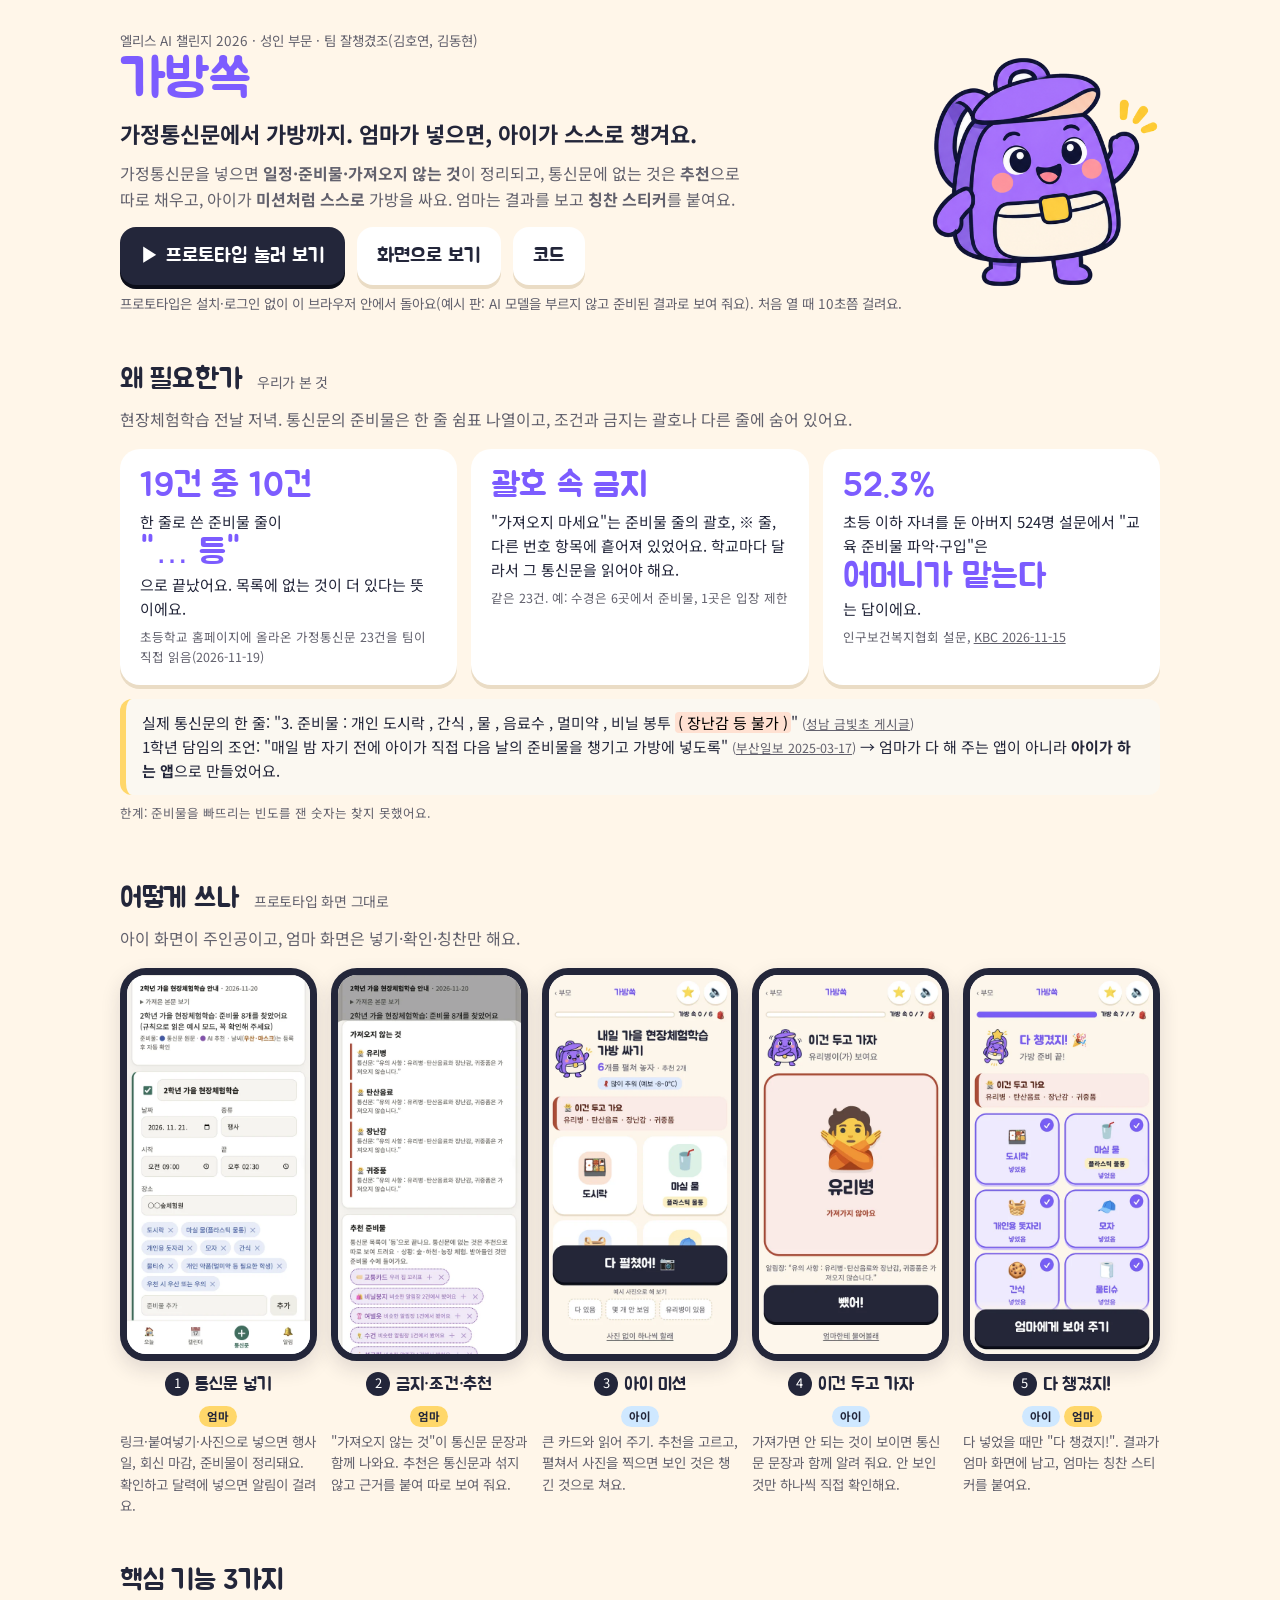
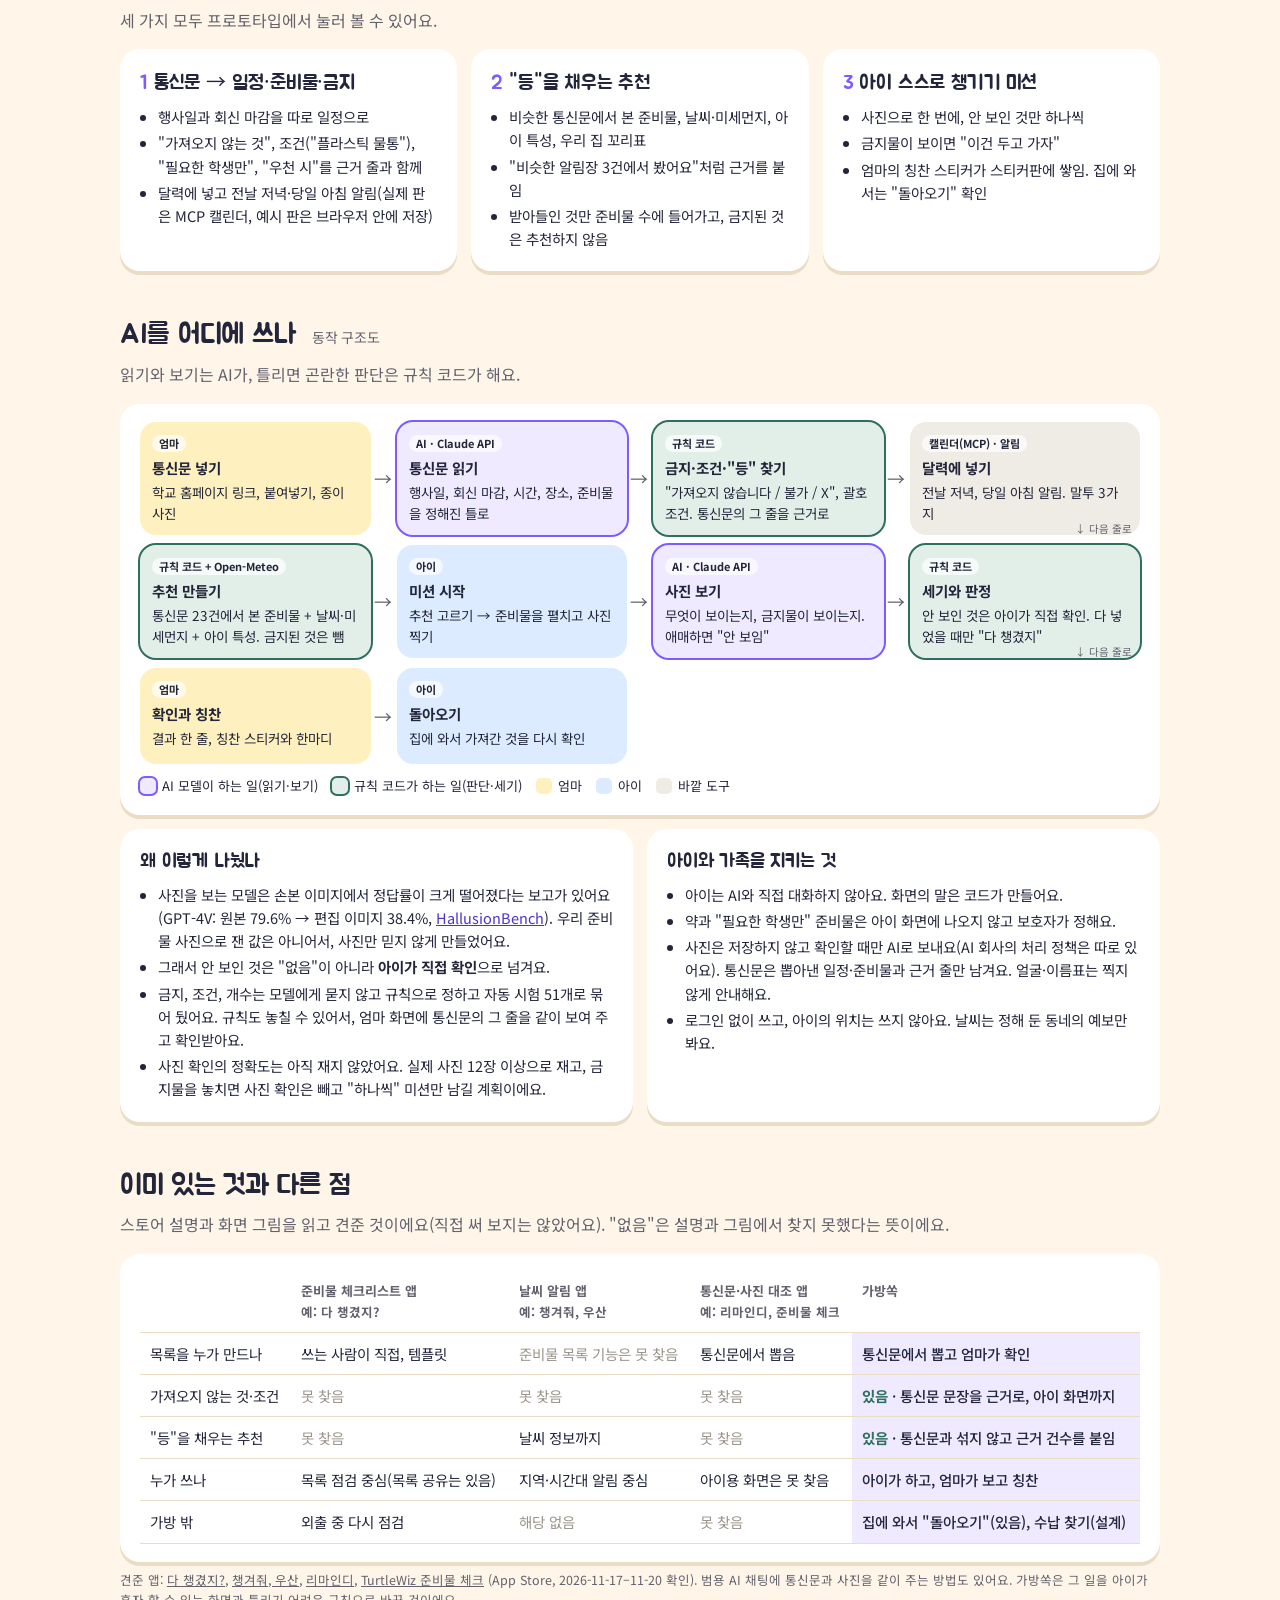
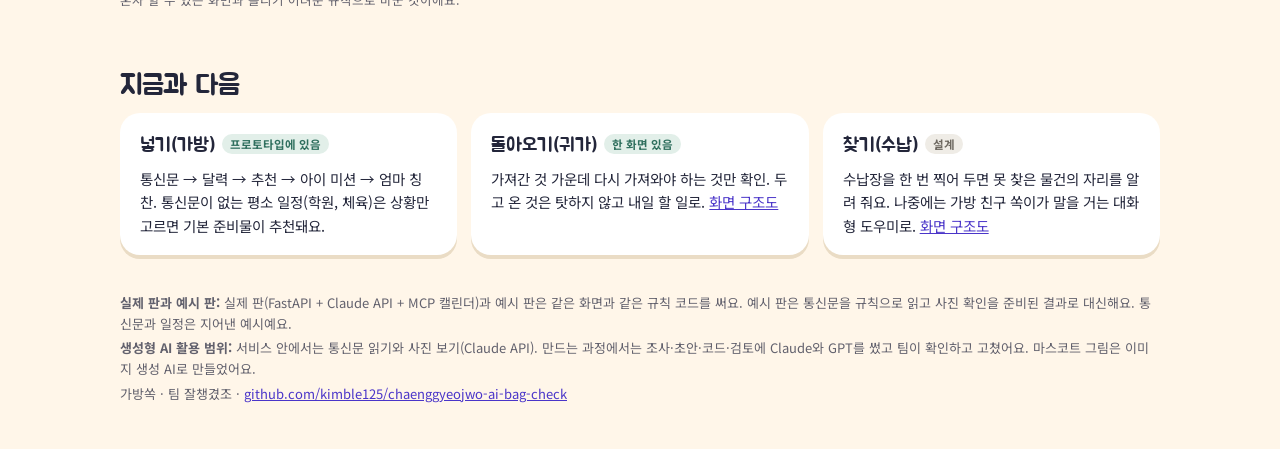
==== docs/index.html @ 0bc2dea2 "[Aside sO44oA34HRXaAfBm] 이번엔 빼기: 통신문에는 있지만 이번엔 안 가져가는 것을 금지와 따로 둠 - 기존 체크리스트 앱의 '챙김 / 이번엔 두고 감' 나눔에서" ====
<!doctype html>
<html lang="ko">
<head>
<meta charset="utf-8">
<meta name="viewport" content="width=device-width, initial-scale=1">
<meta name="theme-color" content="#fff6e9">
<title>가방쏙 · 가정통신문에서 가방까지 (한눈에 보기)</title>
<meta name="description" content="엄마가 가정통신문을 넣으면 일정·준비물·가져오지 않는 것이 정리되고, 아이가 미션처럼 스스로 가방을 싸요. 엘리스 AI 챌린지 2026, 팀 잘챙겼조.">
<link rel="preconnect" href="https://fonts.googleapis.com">
<link href="https://fonts.googleapis.com/css2?family=Jua&family=Noto+Sans+KR:wght@400;500;700&display=swap" rel="stylesheet">
<style>
  :root { --bg:#fff6e9; --paper:#fff; --ink:#23263a; --soft:#62616d; --edge:#eadcc5; --violet:#7c5cff; --violet-soft:#efeaff; --yellow:#ffd76a; --green:#2f6f5e; --green-soft:#e2efe9; --red:#b2483a; --red-soft:#f8e9e4; --blue-soft:#e3eeff; color-scheme: light; }
  * { box-sizing: border-box; }
  html { scroll-behavior: smooth; }
  body { margin: 0; background: var(--bg); color: var(--ink); font-family: "Noto Sans KR", system-ui, sans-serif; line-height: 1.6; }
  h1, h2, h3, .jua { font-family: "Jua", "Noto Sans KR", sans-serif; font-weight: 400; letter-spacing: -.01em; }
  a { color: #4a35c9; }
  .wrap { max-width: 1080px; margin: 0 auto; padding: 0 20px; }
  section { padding: 34px 0 8px; }
  h2 { font-size: 28px; margin: 0 0 4px; }
  h2 small { font-family: "Noto Sans KR", sans-serif; font-size: 14px; color: var(--soft); margin-left: 8px; }
  .lead { margin: 0 0 16px; color: var(--soft); }
  .card { background: var(--paper); border-radius: 20px; box-shadow: 0 4px 0 var(--edge); padding: 18px 20px; }
  .src { font-size: 12.5px; color: var(--soft); }
  .src a { color: inherit; }
  /* 머리 */
  .hero { display: grid; grid-template-columns: 1fr auto; gap: 18px; align-items: center; padding: 30px 0 10px; }
  .hero h1 { font-size: 54px; margin: 0; color: var(--violet); line-height: 1.05; }
  .hero .tag { font-size: 22px; margin: 8px 0 10px; font-weight: 700; }
  .hero p { margin: 0 0 14px; color: var(--soft); max-width: 620px; }
  .hero img { width: 230px; max-width: 34vw; }
  .btn { display: inline-block; text-decoration: none; background: var(--ink); color: #fff; border-radius: 16px; padding: 13px 20px; font-family: "Jua", sans-serif; font-size: 20px; box-shadow: 0 4px 0 #0c0e19; margin: 0 8px 8px 0; }
  .btn.soft { background: var(--paper); color: var(--ink); box-shadow: 0 4px 0 var(--edge); }
  .btn:active { transform: translateY(2px); }
  .meta { font-size: 13.5px; color: var(--soft); }
  /* 문제 */
  .facts { display: grid; grid-template-columns: repeat(3, 1fr); gap: 14px; }
  .fact b { display: block; font-family: "Jua", sans-serif; font-weight: 400; font-size: 34px; color: var(--violet); line-height: 1.15; }
  .fact p { margin: 4px 0 6px; font-size: 15px; }
  .quote { margin: 14px 0 0; background: #fbf8f1; border-left: 6px solid var(--yellow); border-radius: 12px; padding: 12px 16px; font-size: 15px; }
  .quote mark { background: #ffe1d2; border-radius: 4px; padding: 0 3px; }
  /* 흐름 */
  .flow { display: grid; grid-template-columns: repeat(5, 1fr); gap: 14px; }
  .step { text-align: center; }
  .step .ph { border: 7px solid var(--ink); border-radius: 26px; overflow: hidden; background: #fff; aspect-ratio: 390 / 780; box-shadow: 0 8px 20px rgba(35,38,58,.14); }
  .step .ph img { width: 100%; height: 100%; object-fit: cover; object-position: top; display: block; }
  .step h3 { margin: 10px 0 2px; font-size: 18px; }
  .step h3 i { font-style: normal; display: inline-grid; place-items: center; width: 24px; height: 24px; border-radius: 50%; background: var(--ink); color: #fff; font-family: "Noto Sans KR", sans-serif; font-size: 13px; margin-right: 6px; vertical-align: 2px; }
  .step p { margin: 0; font-size: 13.5px; color: var(--soft); text-align: left; }
  .who { display: inline-block; font-size: 11.5px; font-weight: 700; padding: 1px 8px; border-radius: 999px; background: var(--yellow); margin-bottom: 4px; }
  .who.kid { background: #cfe8ff; }
  /* 기능 */
  .feats { display: grid; grid-template-columns: repeat(3, 1fr); gap: 14px; }
  .feat h3 { margin: 0 0 6px; font-size: 20px; }
  .feat h3 i { font-style: normal; color: var(--violet); margin-right: 6px; }
  .feat ul, .cols ul { margin: 0; padding-left: 18px; font-size: 14.5px; }
  .feat li, .cols li { margin: 3px 0; }
  /* 구조도 */
  .map { display: grid; grid-template-columns: repeat(4, 1fr); gap: 10px 26px; position: relative; }
  .node { border-radius: 16px; padding: 10px 12px; font-size: 13.5px; position: relative; min-height: 96px; }
  .node b { display: block; font-size: 14.5px; margin-bottom: 2px; }
  .node .k { display: inline-block; font-size: 11px; font-weight: 700; border-radius: 999px; padding: 0 7px; margin-bottom: 4px; background: rgba(255,255,255,.7); }
  .node.human { background: #fff1bf; } .node.kidn { background: #dcebff; } .node.ai { background: var(--violet-soft); outline: 2px solid var(--violet); } .node.rule { background: var(--green-soft); outline: 2px solid var(--green); } .node.ext { background: #efece6; }
  .node::after { content: "→"; position: absolute; right: -21px; top: 50%; transform: translateY(-50%); font-size: 18px; color: var(--soft); }
  .node.end::after, .node:nth-child(4n)::after { content: ""; }
  .node:nth-child(4n):not(.end)::before { content: "↓ 다음 줄로"; position: absolute; right: 8px; bottom: -3px; font-size: 10.5px; color: var(--soft); }
  .legend { display: flex; flex-wrap: wrap; gap: 8px 14px; margin: 12px 0 0; font-size: 13px; }
  .legend span { display: inline-flex; align-items: center; gap: 6px; }
  .legend i { width: 16px; height: 16px; border-radius: 5px; display: inline-block; }
  .cols { display: grid; grid-template-columns: 1fr 1fr; gap: 14px; margin-top: 14px; }
  .cols h3 { margin: 0 0 6px; font-size: 19px; }
  /* 비교 */
  table { width: 100%; border-collapse: collapse; font-size: 14.5px; }
  th, td { text-align: left; padding: 9px 10px; border-bottom: 1px solid var(--edge); vertical-align: top; }
  th { font-size: 13px; color: var(--soft); font-weight: 700; }
  td.me { background: var(--violet-soft); font-weight: 500; }
  .yes { color: var(--green); font-weight: 700; } .no { color: #9a958b; }
  .road { display: grid; grid-template-columns: repeat(3, 1fr); gap: 14px; }
  .road .card b { font-family: "Jua", sans-serif; font-weight: 400; font-size: 19px; }
  .pill { display: inline-block; font-size: 11.5px; font-weight: 700; border-radius: 999px; padding: 1px 8px; background: var(--green-soft); color: var(--green); margin-left: 6px; vertical-align: 2px; }
  .pill.plan { background: #efece6; color: #6d6860; }
  footer { padding: 26px 0 40px; font-size: 13px; color: var(--soft); }
  footer p { margin: 4px 0; }
  @media (max-width: 900px) {
    .hero { grid-template-columns: 1fr; } .hero img { width: 150px; order: -1; } .hero h1 { font-size: 44px; }
    .facts, .feats, .road, .cols { grid-template-columns: 1fr; }
    .flow { grid-template-columns: repeat(5, 62vw); overflow-x: auto; padding-bottom: 10px; scroll-snap-type: x mandatory; } .step { scroll-snap-align: start; }
    .map { grid-template-columns: 1fr 1fr; } .node:nth-child(4n)::after { content: "→"; } .node:nth-child(2n)::after { content: ""; } .node:nth-child(4n):not(.end)::before { content: ""; }
    table { font-size: 13px; }
  }
</style>
</head>
<body>
<div class="wrap">

<header class="hero">
  <div>
    <div class="meta">엘리스 AI 챌린지 2026 · 성인 부문 · 팀 잘챙겼조(김호연, 김동현)</div>
    <h1>가방쏙</h1>
    <div class="tag">가정통신문에서 가방까지. 엄마가 넣으면, 아이가 스스로 챙겨요.</div>
    <p>가정통신문을 넣으면 <b>일정·준비물·가져오지 않는 것</b>이 정리되고, 통신문에 없는 것은 <b>추천</b>으로 따로 채우고, 아이가 <b>미션처럼 스스로</b> 가방을 싸요. 엄마는 결과를 보고 <b>칭찬 스티커</b>를 붙여요.</p>
    <a class="btn" href="demo/">▶ 프로토타입 눌러 보기</a>
    <a class="btn soft" href="#flow">화면으로 보기</a>
    <a class="btn soft" href="https://github.com/kimble125/chaenggyeojwo-ai-bag-check" target="_blank" rel="noopener">코드</a>
    <div class="meta">프로토타입은 설치·로그인 없이 이 브라우저 안에서 돌아요(예시 판: AI 모델을 부르지 않고 준비된 결과로 보여 줘요). 처음 열 때 10초쯤 걸려요.</div>
  </div>
  <img src="demo/app/mascot/ssok_hello.png" alt="가방쏙의 가방 친구 쏙이">
</header>

<section id="why">
  <h2>왜 필요한가 <small>우리가 본 것</small></h2>
  <p class="lead">현장체험학습 전날 저녁. 통신문의 준비물은 한 줄 쉼표 나열이고, 조건과 금지는 괄호나 다른 줄에 숨어 있어요.</p>
  <div class="facts">
    <div class="card fact"><b>19건 중 10건</b><p>한 줄로 쓴 준비물 줄이 <b>"… 등"</b>으로 끝났어요. 목록에 없는 것이 더 있다는 뜻이에요.</p><div class="src">초등학교 홈페이지에 올라온 가정통신문 23건을 팀이 직접 읽음(2026-11-19)</div></div>
    <div class="card fact"><b>괄호 속 금지</b><p>"가져오지 마세요"는 준비물 줄의 괄호, ※ 줄, 다른 번호 항목에 흩어져 있었어요. 학교마다 달라서 그 통신문을 읽어야 해요.</p><div class="src">같은 23건. 예: 수경은 6곳에서 준비물, 1곳은 입장 제한</div></div>
    <div class="card fact"><b>52.3%</b><p>초등 이하 자녀를 둔 아버지 524명 설문에서 "교육 준비물 파악·구입"은 <b>어머니가 맡는다</b>는 답이에요.</p><div class="src">인구보건복지협회 설문, <a href="https://news.ikbc.co.kr/%EC%82%AC%ED%9A%8C/article/view/kbc202611150050" target="_blank" rel="noopener">KBC 2026-11-15</a></div></div>
  </div>
  <div class="quote">실제 통신문의 한 줄: "3. 준비물 : 개인 도시락 , 간식 , 물 , 음료수 , 멀미약 , 비닐 봉투 <mark>( 장난감 등 불가 )</mark>" <span class="src">(<a href="https://www.goesn.kr/geumbit-e/na/ntt/selectNttInfo.do?mi=11070&nttSn=1926110" target="_blank" rel="noopener">성남 금빛초 게시글</a>)</span><br>
  1학년 담임의 조언: "매일 밤 자기 전에 아이가 직접 다음 날의 준비물을 챙기고 가방에 넣도록" <span class="src">(<a href="https://www.busan.com/view/busan/view.php?code=2025031717054216508" target="_blank" rel="noopener">부산일보 2025-03-17</a>)</span> → 엄마가 다 해 주는 앱이 아니라 <b>아이가 하는 앱</b>으로 만들었어요.</div>
  <p class="src" style="margin-top:8px">한계: 준비물을 빠뜨리는 빈도를 잰 숫자는 찾지 못했어요.</p>
</section>

<section id="flow">
  <h2>어떻게 쓰나 <small>프로토타입 화면 그대로</small></h2>
  <p class="lead">아이 화면이 주인공이고, 엄마 화면은 넣기·확인·칭찬만 해요.</p>
  <div class="flow">
    <div class="step"><div class="ph"><img src="assets/shots/1_notice.webp" alt="통신문을 넣으면 일정과 준비물이 정리된 화면" loading="lazy"></div><h3><i>1</i>통신문 넣기</h3><span class="who">엄마</span><p>링크·붙여넣기·사진으로 넣으면 행사일, 회신 마감, 준비물이 정리돼요. 확인하고 달력에 넣으면 알림이 걸려요.</p></div>
    <div class="step"><div class="ph"><img src="assets/shots/2_ban_recs.webp" alt="가져오지 않는 것과 추천 준비물 화면" loading="lazy"></div><h3><i>2</i>금지·조건·추천</h3><span class="who">엄마</span><p>"가져오지 않는 것"이 통신문 문장과 함께 나와요. 추천은 통신문과 섞지 않고 근거를 붙여 따로 보여 줘요.</p></div>
    <div class="step"><div class="ph"><img src="assets/shots/3_kid_lay.webp" alt="아이 화면: 준비물 카드를 펼쳐 놓는 화면" loading="lazy"></div><h3><i>3</i>아이 미션</h3><span class="who kid">아이</span><p>큰 카드와 읽어 주기. 추천을 고르고, 펼쳐서 사진을 찍으면 보인 것은 챙긴 것으로 쳐요.</p></div>
    <div class="step"><div class="ph"><img src="assets/shots/5_kid_warn.webp" alt="아이 화면: 유리병은 두고 가자는 알림" loading="lazy"></div><h3><i>4</i>이건 두고 가자</h3><span class="who kid">아이</span><p>가져가면 안 되는 것이 보이면 통신문 문장과 함께 알려 줘요. 안 보인 것만 하나씩 직접 확인해요.</p></div>
    <div class="step"><div class="ph"><img src="assets/shots/7_kid_done.webp" alt="아이 화면: 다 챙겼지" loading="lazy"></div><h3><i>5</i>다 챙겼지!</h3><span class="who kid">아이</span> <span class="who">엄마</span><p>다 넣었을 때만 "다 챙겼지!". 결과가 엄마 화면에 남고, 엄마는 칭찬 스티커를 붙여요.</p></div>
  </div>
</section>

<section id="features">
  <h2>핵심 기능 3가지</h2>
  <p class="lead">세 가지 모두 프로토타입에서 눌러 볼 수 있어요.</p>
  <div class="feats">
    <div class="card feat"><h3><i>1</i>통신문 → 일정·준비물·금지</h3><ul><li>행사일과 회신 마감을 따로 일정으로</li><li>"가져오지 않는 것", 조건("플라스틱 물통"), "필요한 학생만", "우천 시"를 근거 줄과 함께</li><li>달력에 넣고 전날 저녁·당일 아침 알림(실제 판은 MCP 캘린더, 예시 판은 브라우저 안에 저장)</li></ul></div>
    <div class="card feat"><h3><i>2</i>"등"을 채우는 추천</h3><ul><li>비슷한 통신문에서 본 준비물, 날씨·미세먼지, 아이 특성, 우리 집 꼬리표</li><li>"비슷한 알림장 3건에서 봤어요"처럼 근거를 붙임</li><li>받아들인 것만 준비물 수에 들어가고, 금지된 것은 추천하지 않음</li></ul></div>
    <div class="card feat"><h3><i>3</i>아이 스스로 챙기기 미션</h3><ul><li>사진으로 한 번에, 안 보인 것만 하나씩</li><li>금지물이 보이면 "이건 두고 가자"</li><li>엄마의 칭찬 스티커가 스티커판에 쌓임. 집에 와서는 "돌아오기" 확인</li></ul></div>
  </div>
</section>

<section id="ai">
  <h2>AI를 어디에 쓰나 <small>동작 구조도</small></h2>
  <p class="lead">읽기와 보기는 AI가, 틀리면 곤란한 판단은 규칙 코드가 해요.</p>
  <div class="card">
    <div class="map" id="map">
      <div class="node human"><span class="k">엄마</span><b>통신문 넣기</b>학교 홈페이지 링크, 붙여넣기, 종이 사진</div>
      <div class="node ai"><span class="k">AI · Claude API</span><b>통신문 읽기</b>행사일, 회신 마감, 시간, 장소, 준비물을 정해진 틀로</div>
      <div class="node rule"><span class="k">규칙 코드</span><b>금지·조건·"등" 찾기</b>"가져오지 않습니다 / 불가 / X", 괄호 조건. 통신문의 그 줄을 근거로</div>
      <div class="node ext"><span class="k">캘린더(MCP) · 알림</span><b>달력에 넣기</b>전날 저녁, 당일 아침 알림. 말투 3가지</div>
      <div class="node rule"><span class="k">규칙 코드 + Open-Meteo</span><b>추천 만들기</b>통신문 23건에서 본 준비물 + 날씨·미세먼지 + 아이 특성. 금지된 것은 뺌</div>
      <div class="node kidn"><span class="k">아이</span><b>미션 시작</b>추천 고르기 → 준비물을 펼치고 사진 찍기</div>
      <div class="node ai"><span class="k">AI · Claude API</span><b>사진 보기</b>무엇이 보이는지, 금지물이 보이는지. 애매하면 "안 보임"</div>
      <div class="node rule"><span class="k">규칙 코드</span><b>세기와 판정</b>안 보인 것은 아이가 직접 확인. 다 넣었을 때만 "다 챙겼지"</div>
      <div class="node human"><span class="k">엄마</span><b>확인과 칭찬</b>결과 한 줄, 칭찬 스티커와 한마디</div>
      <div class="node kidn end"><span class="k">아이</span><b>돌아오기</b>집에 와서 가져간 것을 다시 확인</div>
    </div>
    <div class="legend">
      <span><i style="background:var(--violet-soft);outline:2px solid var(--violet)"></i>AI 모델이 하는 일(읽기·보기)</span>
      <span><i style="background:var(--green-soft);outline:2px solid var(--green)"></i>규칙 코드가 하는 일(판단·세기)</span>
      <span><i style="background:#fff1bf"></i>엄마</span><span><i style="background:#dcebff"></i>아이</span><span><i style="background:#efece6"></i>바깥 도구</span>
    </div>
  </div>
  <div class="cols">
    <div class="card"><h3>왜 이렇게 나눴나</h3><ul>
      <li>사진을 보는 모델은 손본 이미지에서 정답률이 크게 떨어졌다는 보고가 있어요(GPT-4V: 원본 79.6% → 편집 이미지 38.4%, <a href="https://arxiv.org/abs/2310.14566" target="_blank" rel="noopener">HallusionBench</a>). 우리 준비물 사진으로 잰 값은 아니어서, 사진만 믿지 않게 만들었어요.</li>
      <li>그래서 안 보인 것은 "없음"이 아니라 <b>아이가 직접 확인</b>으로 넘겨요.</li>
      <li>금지, 조건, 개수는 모델에게 묻지 않고 규칙으로 정하고 자동 시험 51개로 묶어 뒀어요. 규칙도 놓칠 수 있어서, 엄마 화면에 통신문의 그 줄을 같이 보여 주고 확인받아요.</li>
      <li>사진 확인의 정확도는 아직 재지 않았어요. 실제 사진 12장 이상으로 재고, 금지물을 놓치면 사진 확인은 빼고 "하나씩" 미션만 남길 계획이에요.</li></ul></div>
    <div class="card"><h3>아이와 가족을 지키는 것</h3><ul>
      <li>아이는 AI와 직접 대화하지 않아요. 화면의 말은 코드가 만들어요.</li>
      <li>약과 "필요한 학생만" 준비물은 아이 화면에 나오지 않고 보호자가 정해요.</li>
      <li>사진은 저장하지 않고 확인할 때만 AI로 보내요(AI 회사의 처리 정책은 따로 있어요). 통신문은 뽑아낸 일정·준비물과 근거 줄만 남겨요. 얼굴·이름표는 찍지 않게 안내해요.</li>
      <li>로그인 없이 쓰고, 아이의 위치는 쓰지 않아요. 날씨는 정해 둔 동네의 예보만 봐요.</li></ul></div>
  </div>
</section>

<section id="diff">
  <h2>이미 있는 것과 다른 점</h2>
  <p class="lead">스토어 설명과 화면 그림을 읽고 견준 것이에요(직접 써 보지는 않았어요). "없음"은 설명과 그림에서 찾지 못했다는 뜻이에요.</p>
  <div class="card" style="overflow-x:auto">
    <table>
      <tr><th></th><th>준비물 체크리스트 앱<br><span class="src">예: 다 챙겼지?</span></th><th>날씨 알림 앱<br><span class="src">예: 챙겨줘, 우산</span></th><th>통신문·사진 대조 앱<br><span class="src">예: 리마인디, 준비물 체크</span></th><th>가방쏙</th></tr>
      <tr><td>목록을 누가 만드나</td><td>쓰는 사람이 직접, 템플릿</td><td class="no">준비물 목록 기능은 못 찾음</td><td>통신문에서 뽑음</td><td class="me">통신문에서 뽑고 엄마가 확인</td></tr>
      <tr><td>가져오지 않는 것·조건</td><td class="no">못 찾음</td><td class="no">못 찾음</td><td class="no">못 찾음</td><td class="me"><span class="yes">있음</span> · 통신문 문장을 근거로, 아이 화면까지</td></tr>
      <tr><td>"등"을 채우는 추천</td><td class="no">못 찾음</td><td>날씨 정보까지</td><td class="no">못 찾음</td><td class="me"><span class="yes">있음</span> · 통신문과 섞지 않고 근거 건수를 붙임</td></tr>
      <tr><td>누가 쓰나</td><td>목록 점검 중심(목록 공유는 있음)</td><td>지역·시간대 알림 중심</td><td>아이용 화면은 못 찾음</td><td class="me">아이가 하고, 엄마가 보고 칭찬</td></tr>
      <tr><td>가방 밖</td><td>외출 중 다시 점검</td><td class="no">해당 없음</td><td class="no">못 찾음</td><td class="me">집에 와서 "돌아오기"(있음), 수납 찾기(설계)</td></tr>
    </table>
  </div>
  <p class="src" style="margin-top:8px">견준 앱: <a href="https://apps.apple.com/kr/app/id6759158687" target="_blank" rel="noopener">다 챙겼지?</a>, <a href="https://apps.apple.com/kr/app/id6747306772" target="_blank" rel="noopener">챙겨줘, 우산</a>, <a href="https://apps.apple.com/kr/app/id6803818418" target="_blank" rel="noopener">리마인디</a>, <a href="https://apps.apple.com/kr/app/id6811309237" target="_blank" rel="noopener">TurtleWiz 준비물 체크</a> (App Store, 2026-11-17–11-20 확인). 범용 AI 채팅에 통신문과 사진을 같이 주는 방법도 있어요. 가방쏙은 그 일을 아이가 혼자 할 수 있는 화면과 틀리기 어려운 규칙으로 바꾼 것이에요.</p>
</section>

<section id="road">
  <h2>지금과 다음</h2>
  <div class="road">
    <div class="card"><b>넣기(가방)</b><span class="pill">프로토타입에 있음</span><p style="margin:6px 0 0;font-size:14.5px">통신문 → 달력 → 추천 → 아이 미션 → 엄마 칭찬. 통신문이 없는 평소 일정(학원, 체육)은 상황만 고르면 기본 준비물이 추천돼요.</p></div>
    <div class="card"><b>돌아오기(귀가)</b><span class="pill">한 화면 있음</span><p style="margin:6px 0 0;font-size:14.5px">가져간 것 가운데 다시 가져와야 하는 것만 확인. 두고 온 것은 탓하지 않고 내일 할 일로. <a href="demo/app/design/uiux.html">화면 구조도</a></p></div>
    <div class="card"><b>찾기(수납)</b><span class="pill plan">설계</span><p style="margin:6px 0 0;font-size:14.5px">수납장을 한 번 찍어 두면 못 찾은 물건의 자리를 알려 줘요. 나중에는 가방 친구 쏙이가 말을 거는 대화형 도우미로. <a href="demo/app/design/uiux.html">화면 구조도</a></p></div>
  </div>
</section>

<footer>
  <p><b>실제 판과 예시 판:</b> 실제 판(FastAPI + Claude API + MCP 캘린더)과 예시 판은 같은 화면과 같은 규칙 코드를 써요. 예시 판은 통신문을 규칙으로 읽고 사진 확인을 준비된 결과로 대신해요. 통신문과 일정은 지어낸 예시예요.</p>
  <p><b>생성형 AI 활용 범위:</b> 서비스 안에서는 통신문 읽기와 사진 보기(Claude API). 만드는 과정에서는 조사·초안·코드·검토에 Claude와 GPT를 썼고 팀이 확인하고 고쳤어요. 마스코트 그림은 이미지 생성 AI로 만들었어요.</p>
  <p>가방쏙 · 팀 잘챙겼조 · <a href="https://github.com/kimble125/chaenggyeojwo-ai-bag-check" target="_blank" rel="noopener">github.com/kimble125/chaenggyeojwo-ai-bag-check</a></p>
</footer>

</div>
</body>
</html>
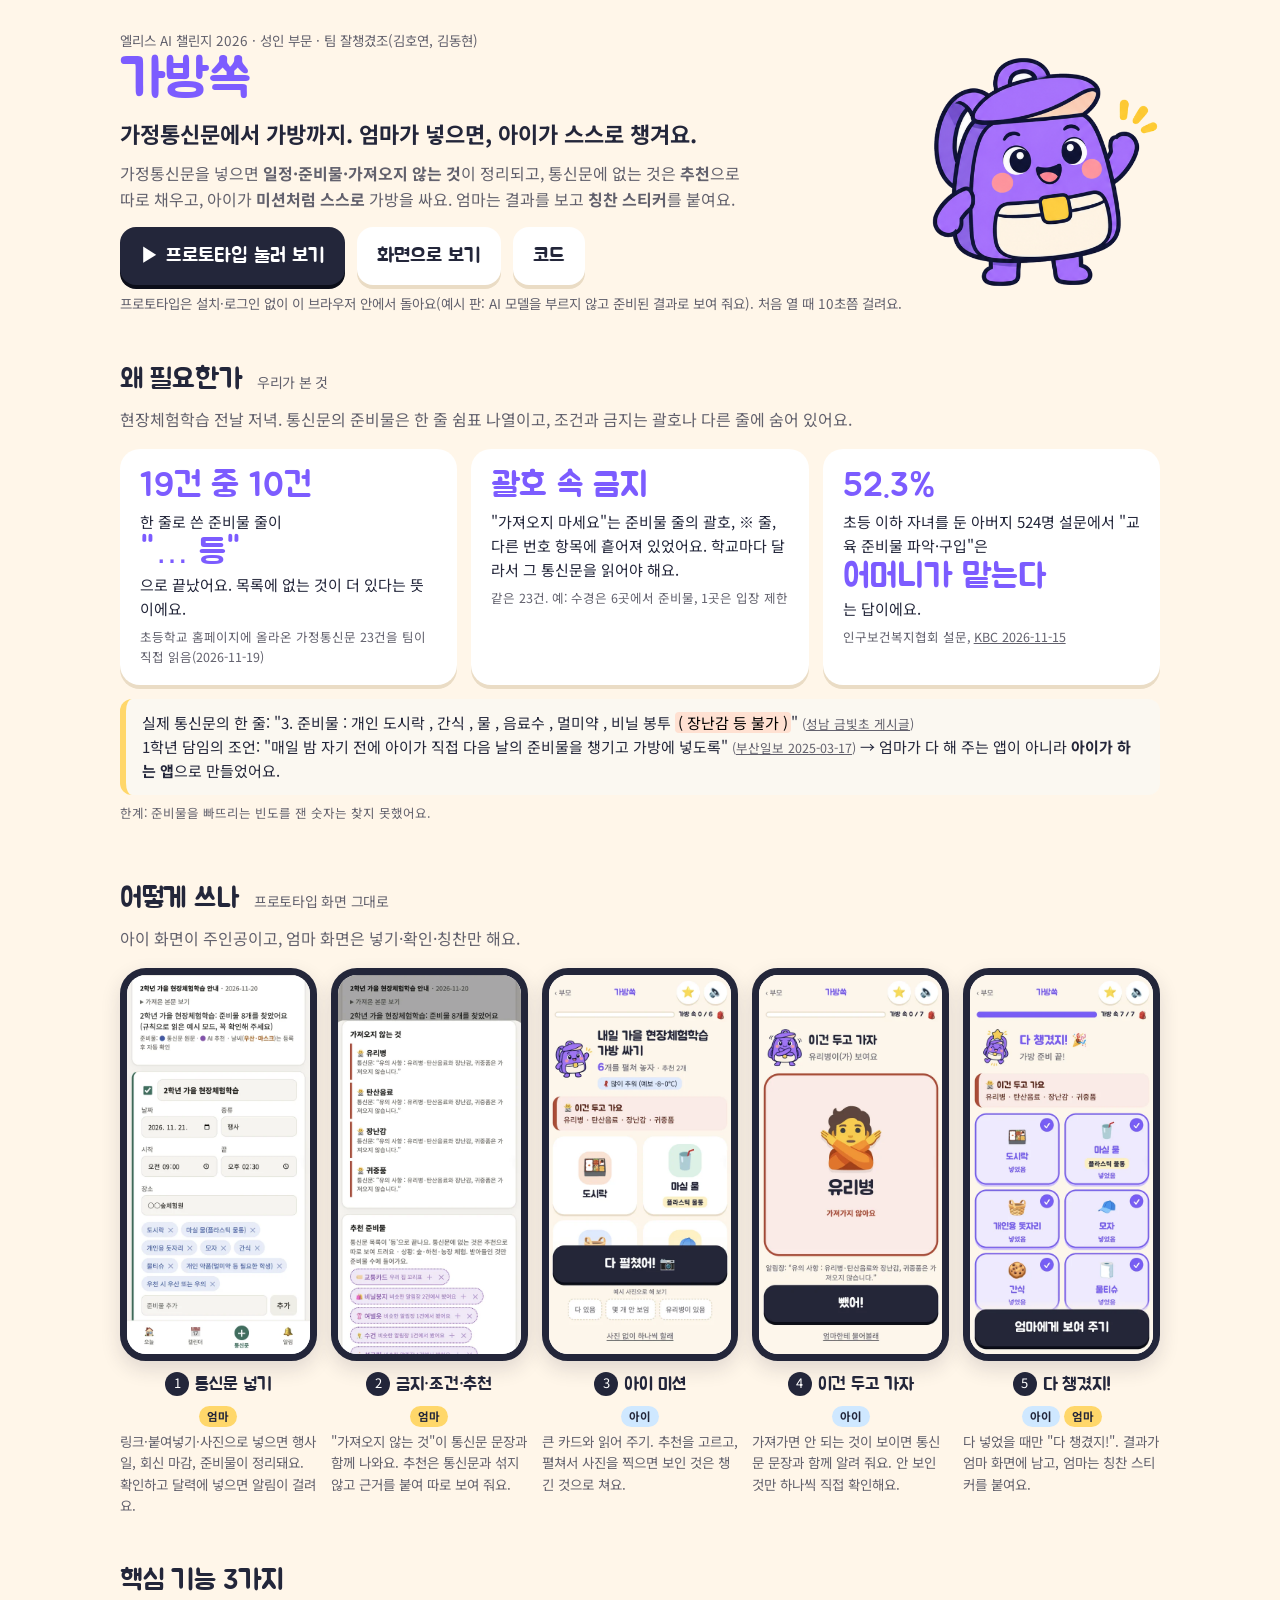
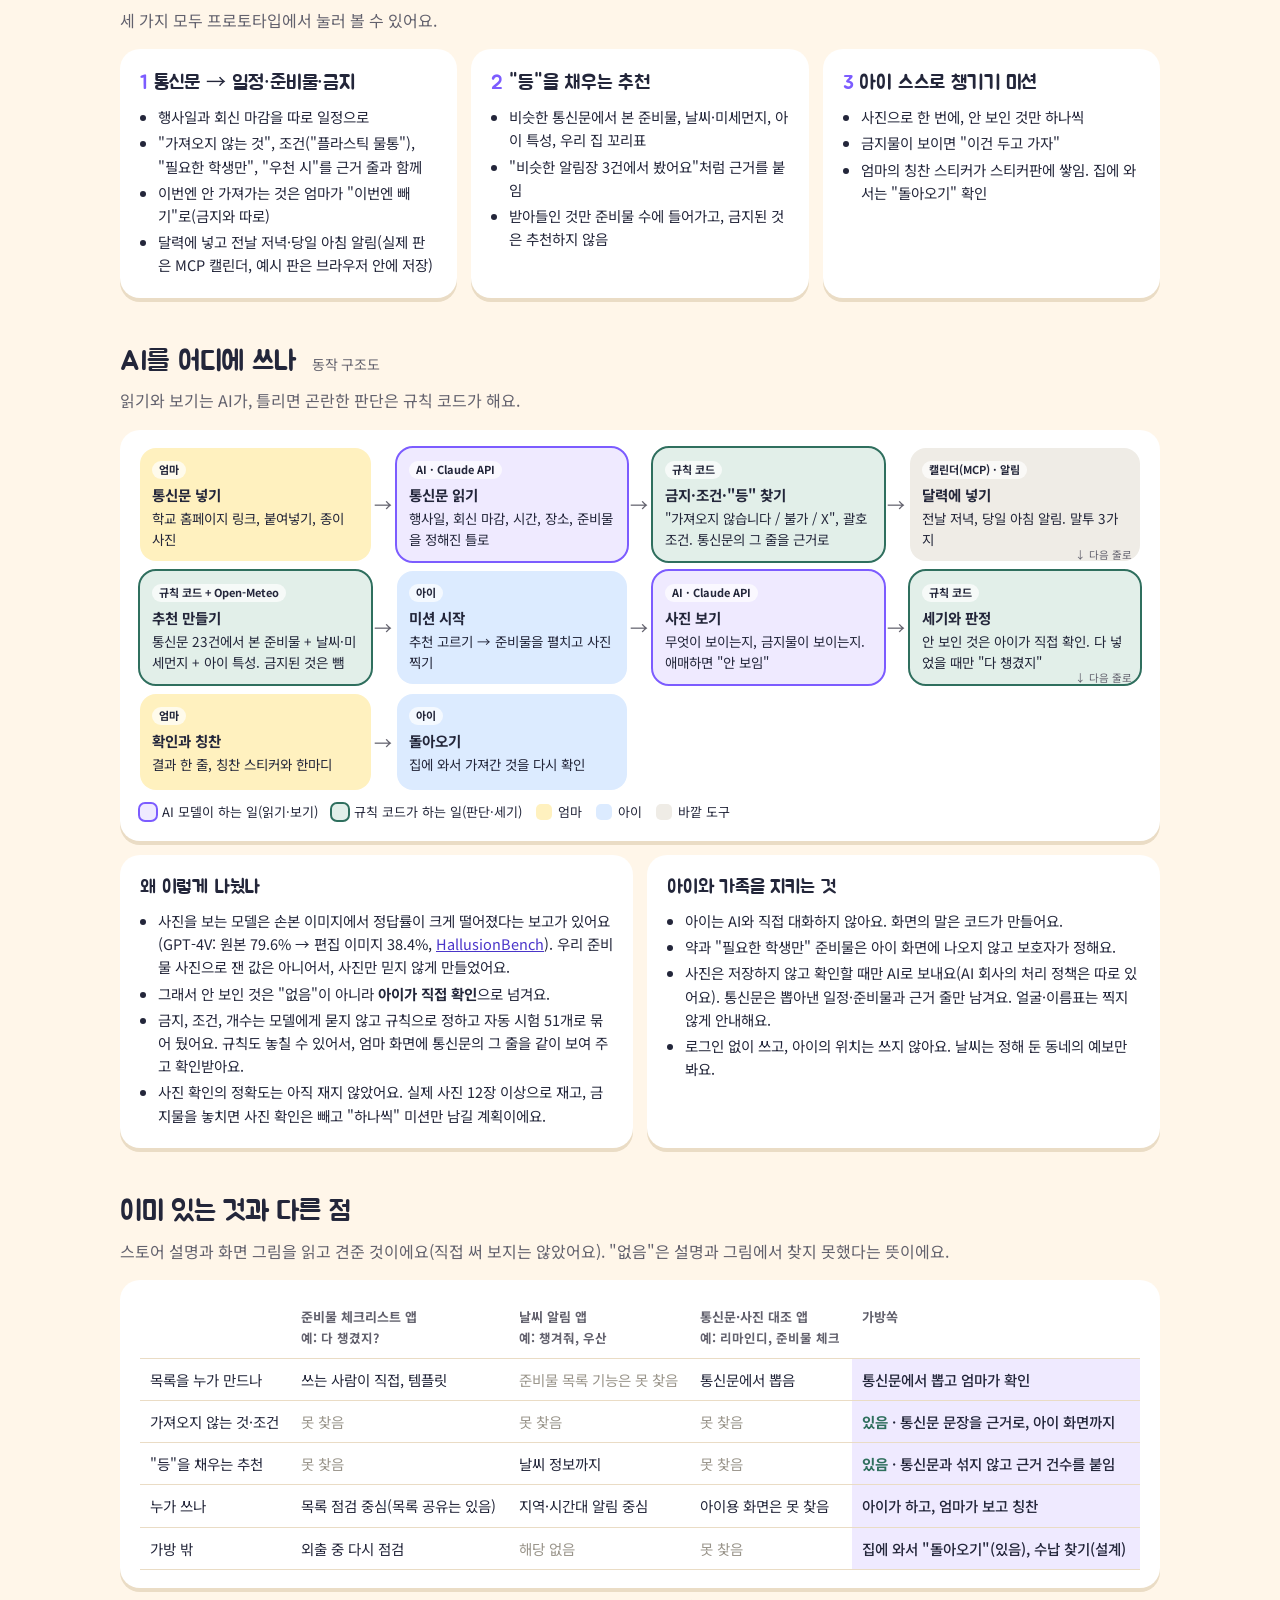
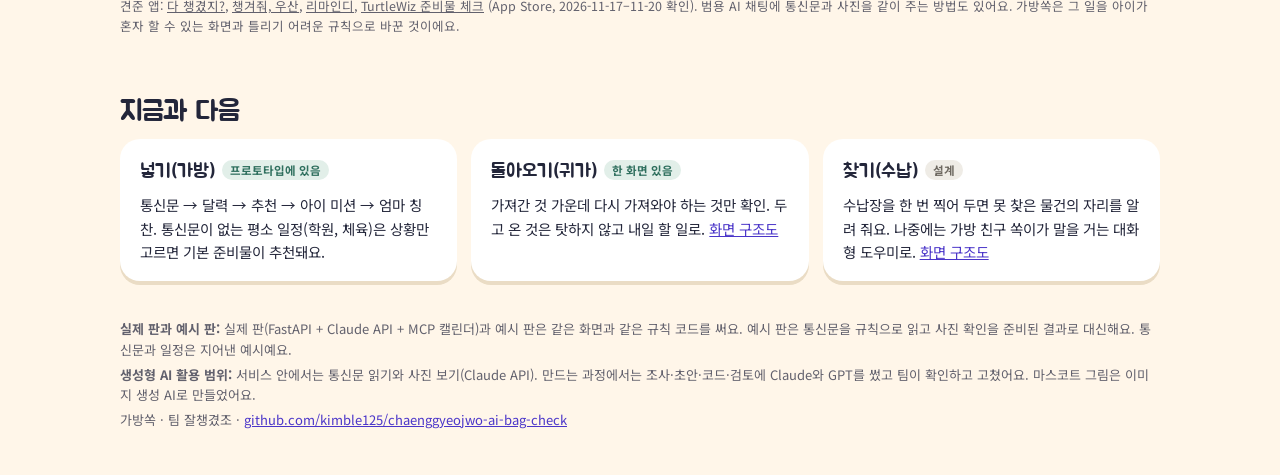
==== commit 846f322c: "[Aside sO44oA34HRXaAfBm] 한눈에 보기와 기획안에 '이번엔 빼기' 한 줄" ====
--- a/docs/index.html
+++ b/docs/index.html
@@ -136,7 +136,7 @@
   <h2>핵심 기능 3가지</h2>
   <p class="lead">세 가지 모두 프로토타입에서 눌러 볼 수 있어요.</p>
   <div class="feats">
-    <div class="card feat"><h3><i>1</i>통신문 → 일정·준비물·금지</h3><ul><li>행사일과 회신 마감을 따로 일정으로</li><li>"가져오지 않는 것", 조건("플라스틱 물통"), "필요한 학생만", "우천 시"를 근거 줄과 함께</li><li>달력에 넣고 전날 저녁·당일 아침 알림(실제 판은 MCP 캘린더, 예시 판은 브라우저 안에 저장)</li></ul></div>
+    <div class="card feat"><h3><i>1</i>통신문 → 일정·준비물·금지</h3><ul><li>행사일과 회신 마감을 따로 일정으로</li><li>"가져오지 않는 것", 조건("플라스틱 물통"), "필요한 학생만", "우천 시"를 근거 줄과 함께</li><li>이번엔 안 가져가는 것은 엄마가 "이번엔 빼기"로(금지와 따로)</li><li>달력에 넣고 전날 저녁·당일 아침 알림(실제 판은 MCP 캘린더, 예시 판은 브라우저 안에 저장)</li></ul></div>
     <div class="card feat"><h3><i>2</i>"등"을 채우는 추천</h3><ul><li>비슷한 통신문에서 본 준비물, 날씨·미세먼지, 아이 특성, 우리 집 꼬리표</li><li>"비슷한 알림장 3건에서 봤어요"처럼 근거를 붙임</li><li>받아들인 것만 준비물 수에 들어가고, 금지된 것은 추천하지 않음</li></ul></div>
     <div class="card feat"><h3><i>3</i>아이 스스로 챙기기 미션</h3><ul><li>사진으로 한 번에, 안 보인 것만 하나씩</li><li>금지물이 보이면 "이건 두고 가자"</li><li>엄마의 칭찬 스티커가 스티커판에 쌓임. 집에 와서는 "돌아오기" 확인</li></ul></div>
   </div>
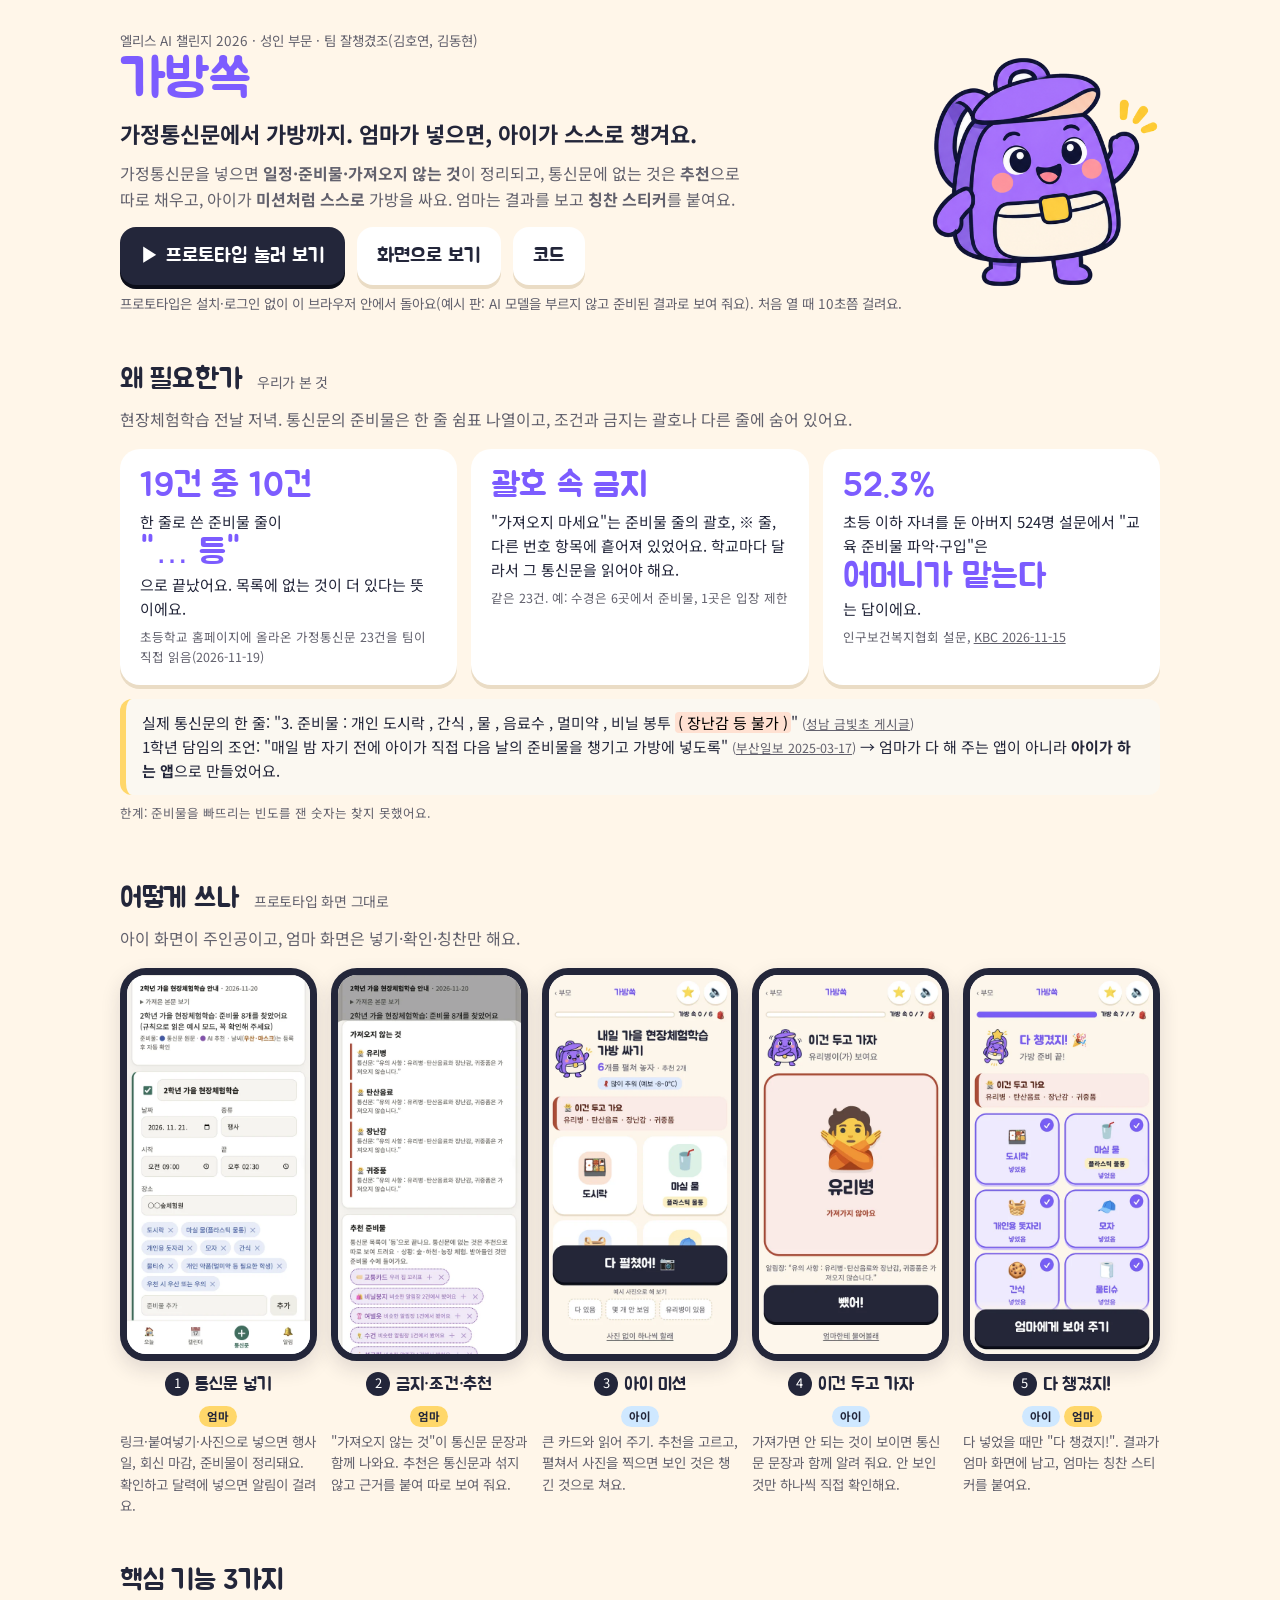
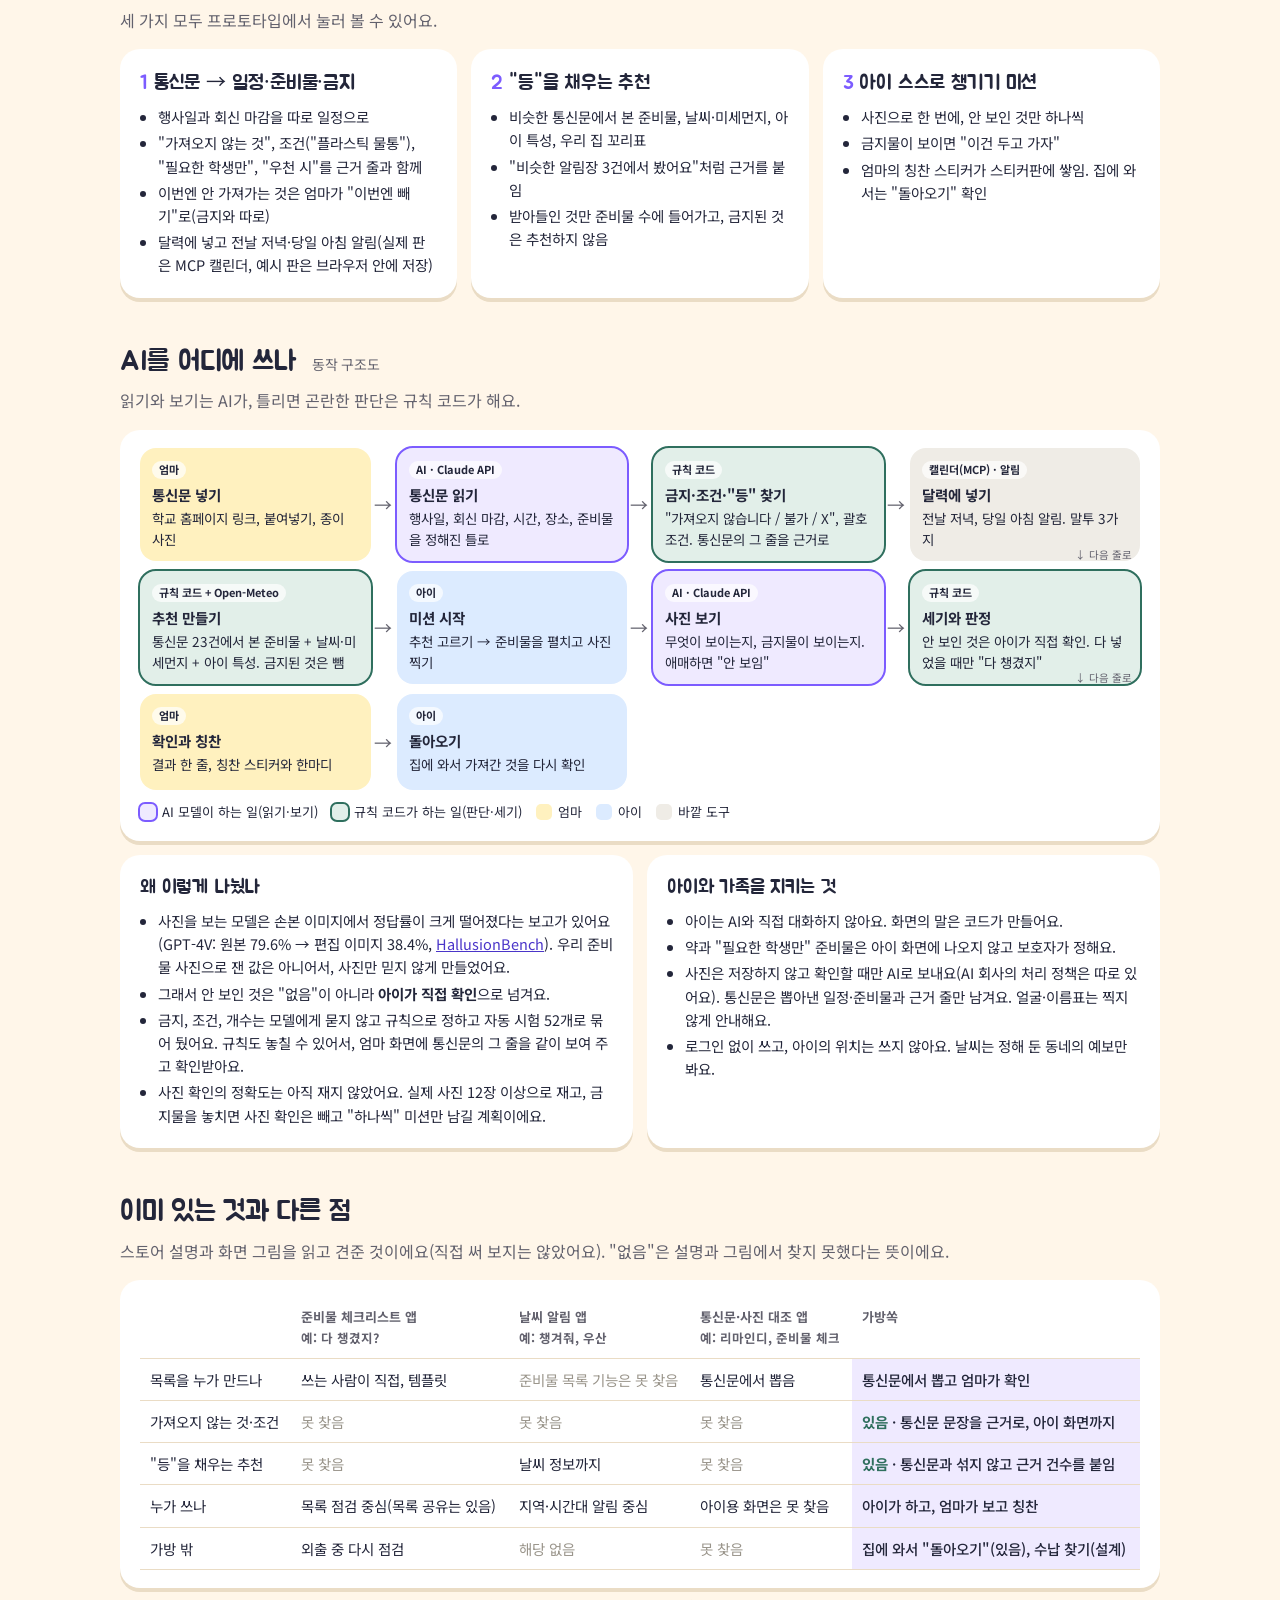
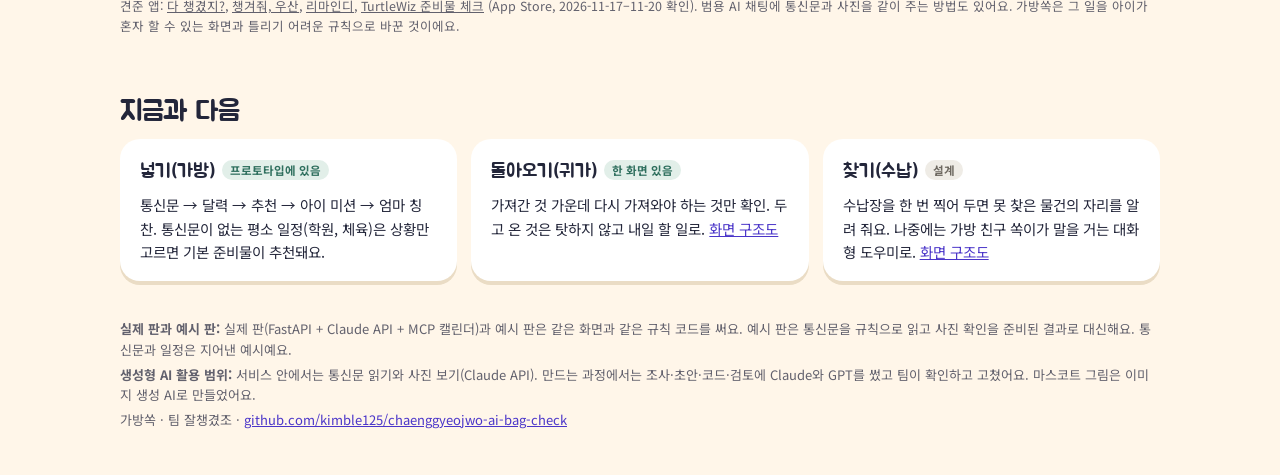
==== commit 4e02f139: "[Aside sO44oA34HRXaAfBm] 이번엔 뺀 물건은 사진 확인에서도 빼기(예시 서버·본체 라우터), 시험 52개" ====
--- a/docs/index.html
+++ b/docs/index.html
@@ -168,7 +168,7 @@
     <div class="card"><h3>왜 이렇게 나눴나</h3><ul>
       <li>사진을 보는 모델은 손본 이미지에서 정답률이 크게 떨어졌다는 보고가 있어요(GPT-4V: 원본 79.6% → 편집 이미지 38.4%, <a href="https://arxiv.org/abs/2310.14566" target="_blank" rel="noopener">HallusionBench</a>). 우리 준비물 사진으로 잰 값은 아니어서, 사진만 믿지 않게 만들었어요.</li>
       <li>그래서 안 보인 것은 "없음"이 아니라 <b>아이가 직접 확인</b>으로 넘겨요.</li>
-      <li>금지, 조건, 개수는 모델에게 묻지 않고 규칙으로 정하고 자동 시험 51개로 묶어 뒀어요. 규칙도 놓칠 수 있어서, 엄마 화면에 통신문의 그 줄을 같이 보여 주고 확인받아요.</li>
+      <li>금지, 조건, 개수는 모델에게 묻지 않고 규칙으로 정하고 자동 시험 52개로 묶어 뒀어요. 규칙도 놓칠 수 있어서, 엄마 화면에 통신문의 그 줄을 같이 보여 주고 확인받아요.</li>
       <li>사진 확인의 정확도는 아직 재지 않았어요. 실제 사진 12장 이상으로 재고, 금지물을 놓치면 사진 확인은 빼고 "하나씩" 미션만 남길 계획이에요.</li></ul></div>
     <div class="card"><h3>아이와 가족을 지키는 것</h3><ul>
       <li>아이는 AI와 직접 대화하지 않아요. 화면의 말은 코드가 만들어요.</li>
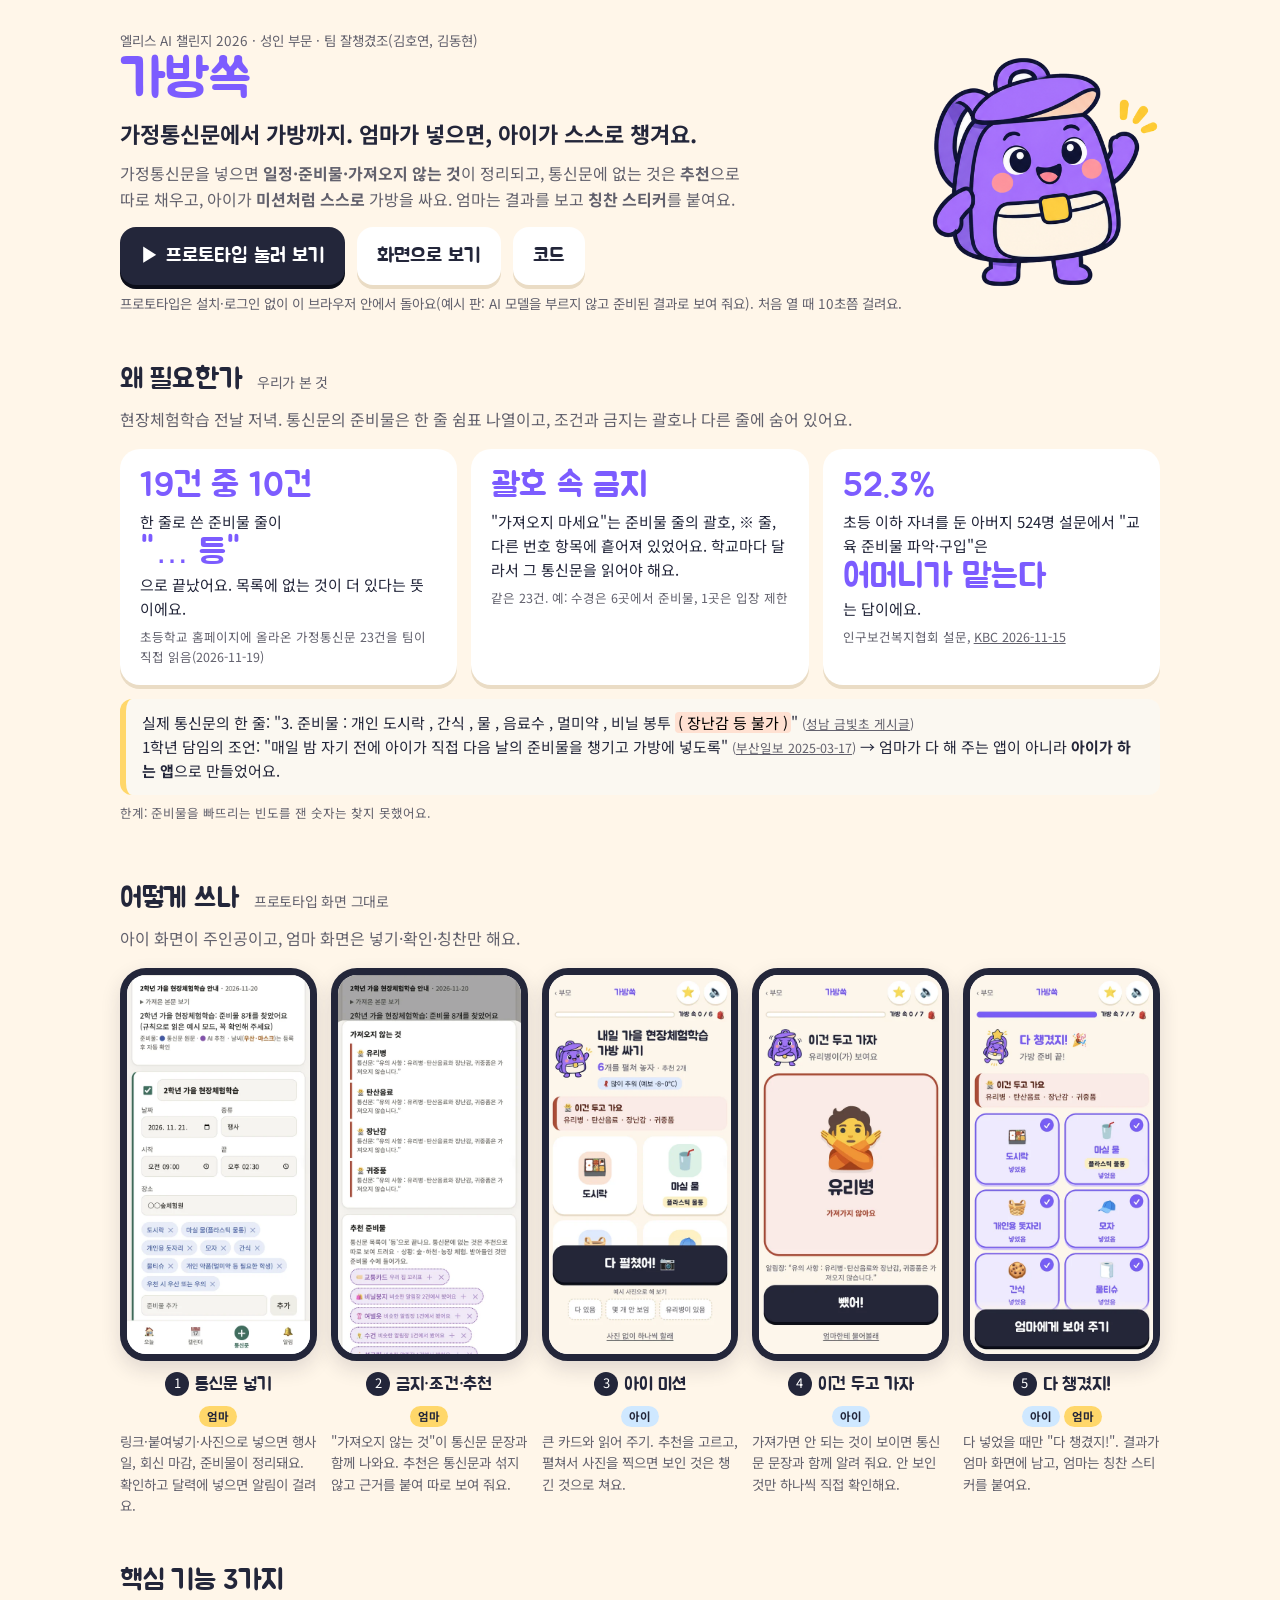
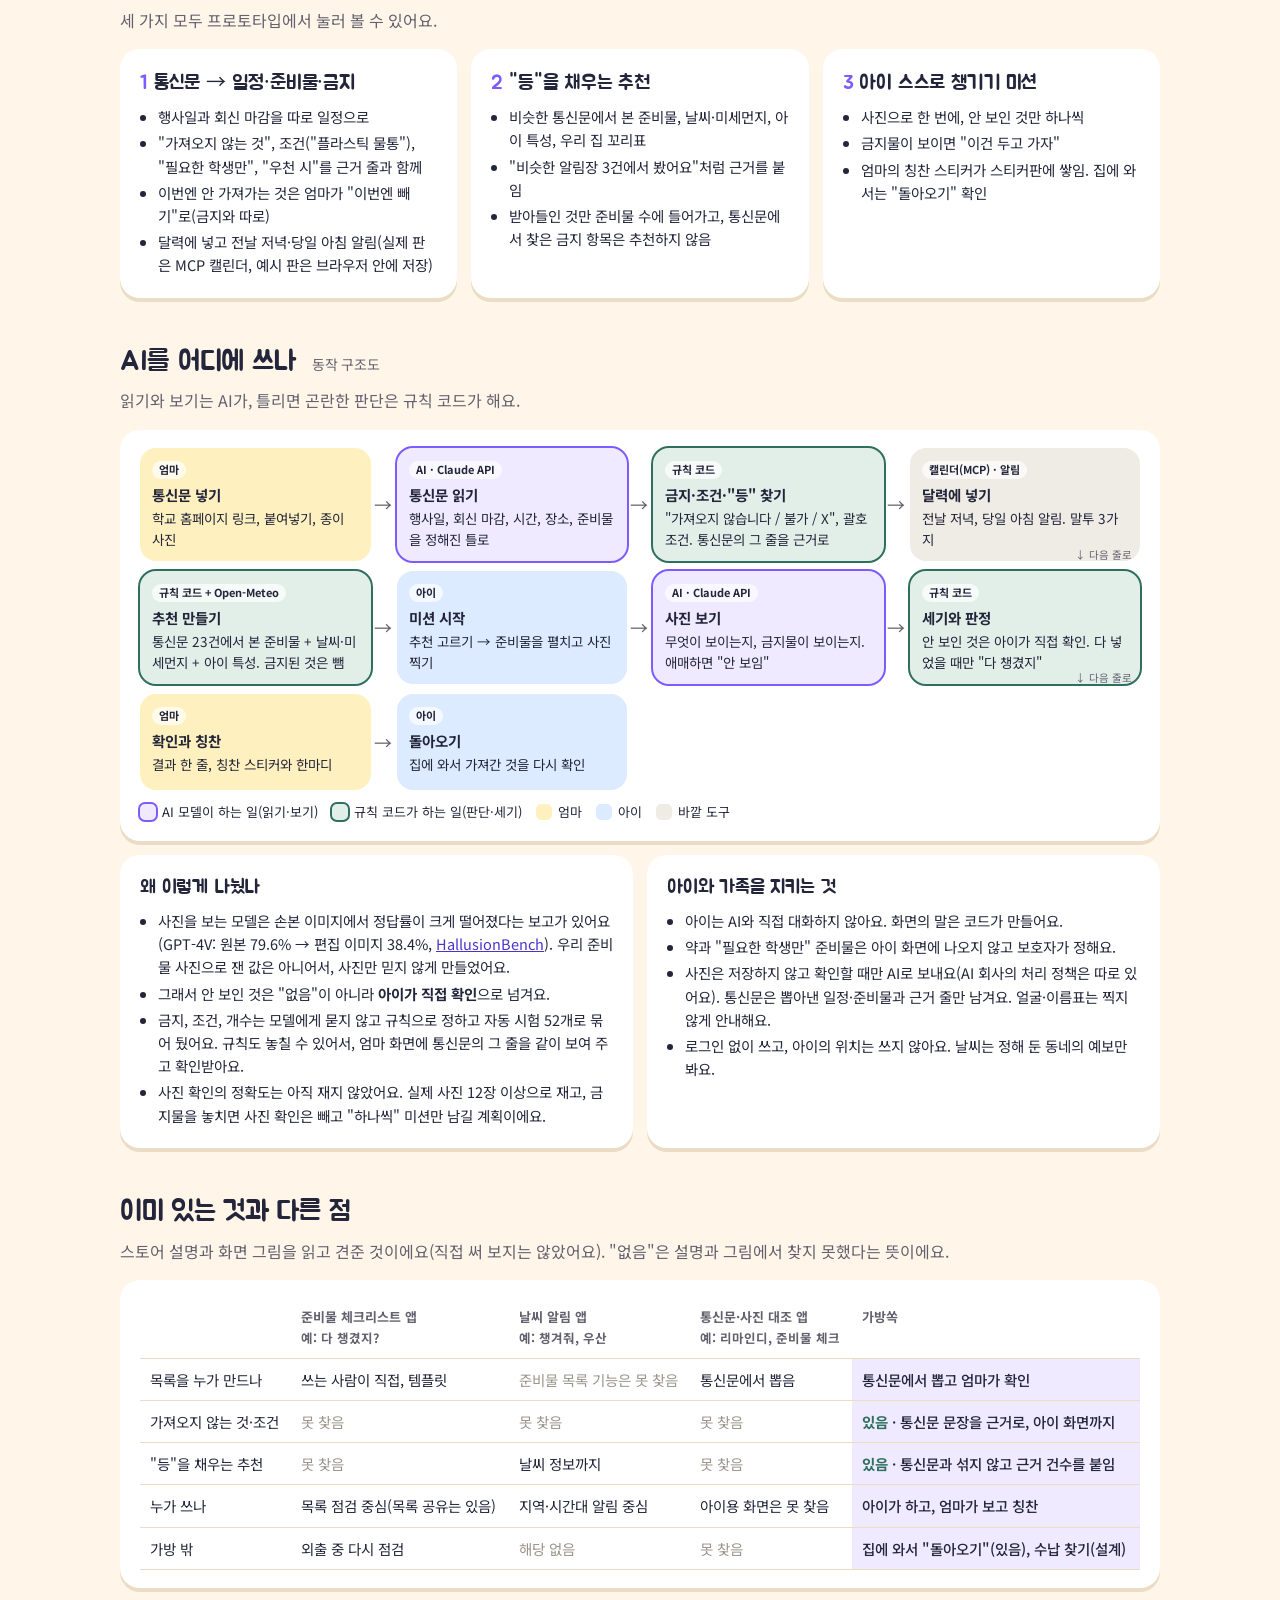
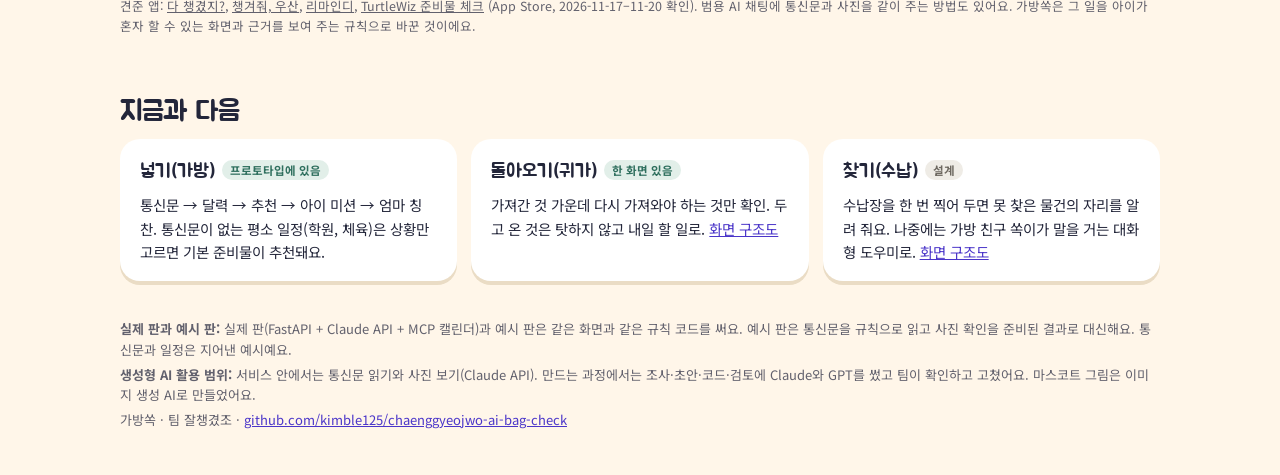
==== commit 6bc6d8d8: "[Aside sO44oA34HRXaAfBm] 기획안·한눈에 보기 교정: '틀리기 어려운' → '근거를 보여 주는', 금지 추천 문장을 좁혀 씀" ====
--- a/docs/index.html
+++ b/docs/index.html
@@ -137,7 +137,7 @@
   <p class="lead">세 가지 모두 프로토타입에서 눌러 볼 수 있어요.</p>
   <div class="feats">
     <div class="card feat"><h3><i>1</i>통신문 → 일정·준비물·금지</h3><ul><li>행사일과 회신 마감을 따로 일정으로</li><li>"가져오지 않는 것", 조건("플라스틱 물통"), "필요한 학생만", "우천 시"를 근거 줄과 함께</li><li>이번엔 안 가져가는 것은 엄마가 "이번엔 빼기"로(금지와 따로)</li><li>달력에 넣고 전날 저녁·당일 아침 알림(실제 판은 MCP 캘린더, 예시 판은 브라우저 안에 저장)</li></ul></div>
-    <div class="card feat"><h3><i>2</i>"등"을 채우는 추천</h3><ul><li>비슷한 통신문에서 본 준비물, 날씨·미세먼지, 아이 특성, 우리 집 꼬리표</li><li>"비슷한 알림장 3건에서 봤어요"처럼 근거를 붙임</li><li>받아들인 것만 준비물 수에 들어가고, 금지된 것은 추천하지 않음</li></ul></div>
+    <div class="card feat"><h3><i>2</i>"등"을 채우는 추천</h3><ul><li>비슷한 통신문에서 본 준비물, 날씨·미세먼지, 아이 특성, 우리 집 꼬리표</li><li>"비슷한 알림장 3건에서 봤어요"처럼 근거를 붙임</li><li>받아들인 것만 준비물 수에 들어가고, 통신문에서 찾은 금지 항목은 추천하지 않음</li></ul></div>
     <div class="card feat"><h3><i>3</i>아이 스스로 챙기기 미션</h3><ul><li>사진으로 한 번에, 안 보인 것만 하나씩</li><li>금지물이 보이면 "이건 두고 가자"</li><li>엄마의 칭찬 스티커가 스티커판에 쌓임. 집에 와서는 "돌아오기" 확인</li></ul></div>
   </div>
 </section>
@@ -191,7 +191,7 @@
       <tr><td>가방 밖</td><td>외출 중 다시 점검</td><td class="no">해당 없음</td><td class="no">못 찾음</td><td class="me">집에 와서 "돌아오기"(있음), 수납 찾기(설계)</td></tr>
     </table>
   </div>
-  <p class="src" style="margin-top:8px">견준 앱: <a href="https://apps.apple.com/kr/app/id6759158687" target="_blank" rel="noopener">다 챙겼지?</a>, <a href="https://apps.apple.com/kr/app/id6747306772" target="_blank" rel="noopener">챙겨줘, 우산</a>, <a href="https://apps.apple.com/kr/app/id6803818418" target="_blank" rel="noopener">리마인디</a>, <a href="https://apps.apple.com/kr/app/id6811309237" target="_blank" rel="noopener">TurtleWiz 준비물 체크</a> (App Store, 2026-11-17–11-20 확인). 범용 AI 채팅에 통신문과 사진을 같이 주는 방법도 있어요. 가방쏙은 그 일을 아이가 혼자 할 수 있는 화면과 틀리기 어려운 규칙으로 바꾼 것이에요.</p>
+  <p class="src" style="margin-top:8px">견준 앱: <a href="https://apps.apple.com/kr/app/id6759158687" target="_blank" rel="noopener">다 챙겼지?</a>, <a href="https://apps.apple.com/kr/app/id6747306772" target="_blank" rel="noopener">챙겨줘, 우산</a>, <a href="https://apps.apple.com/kr/app/id6803818418" target="_blank" rel="noopener">리마인디</a>, <a href="https://apps.apple.com/kr/app/id6811309237" target="_blank" rel="noopener">TurtleWiz 준비물 체크</a> (App Store, 2026-11-17–11-20 확인). 범용 AI 채팅에 통신문과 사진을 같이 주는 방법도 있어요. 가방쏙은 그 일을 아이가 혼자 할 수 있는 화면과 근거를 보여 주는 규칙으로 바꾼 것이에요.</p>
 </section>
 
 <section id="road">
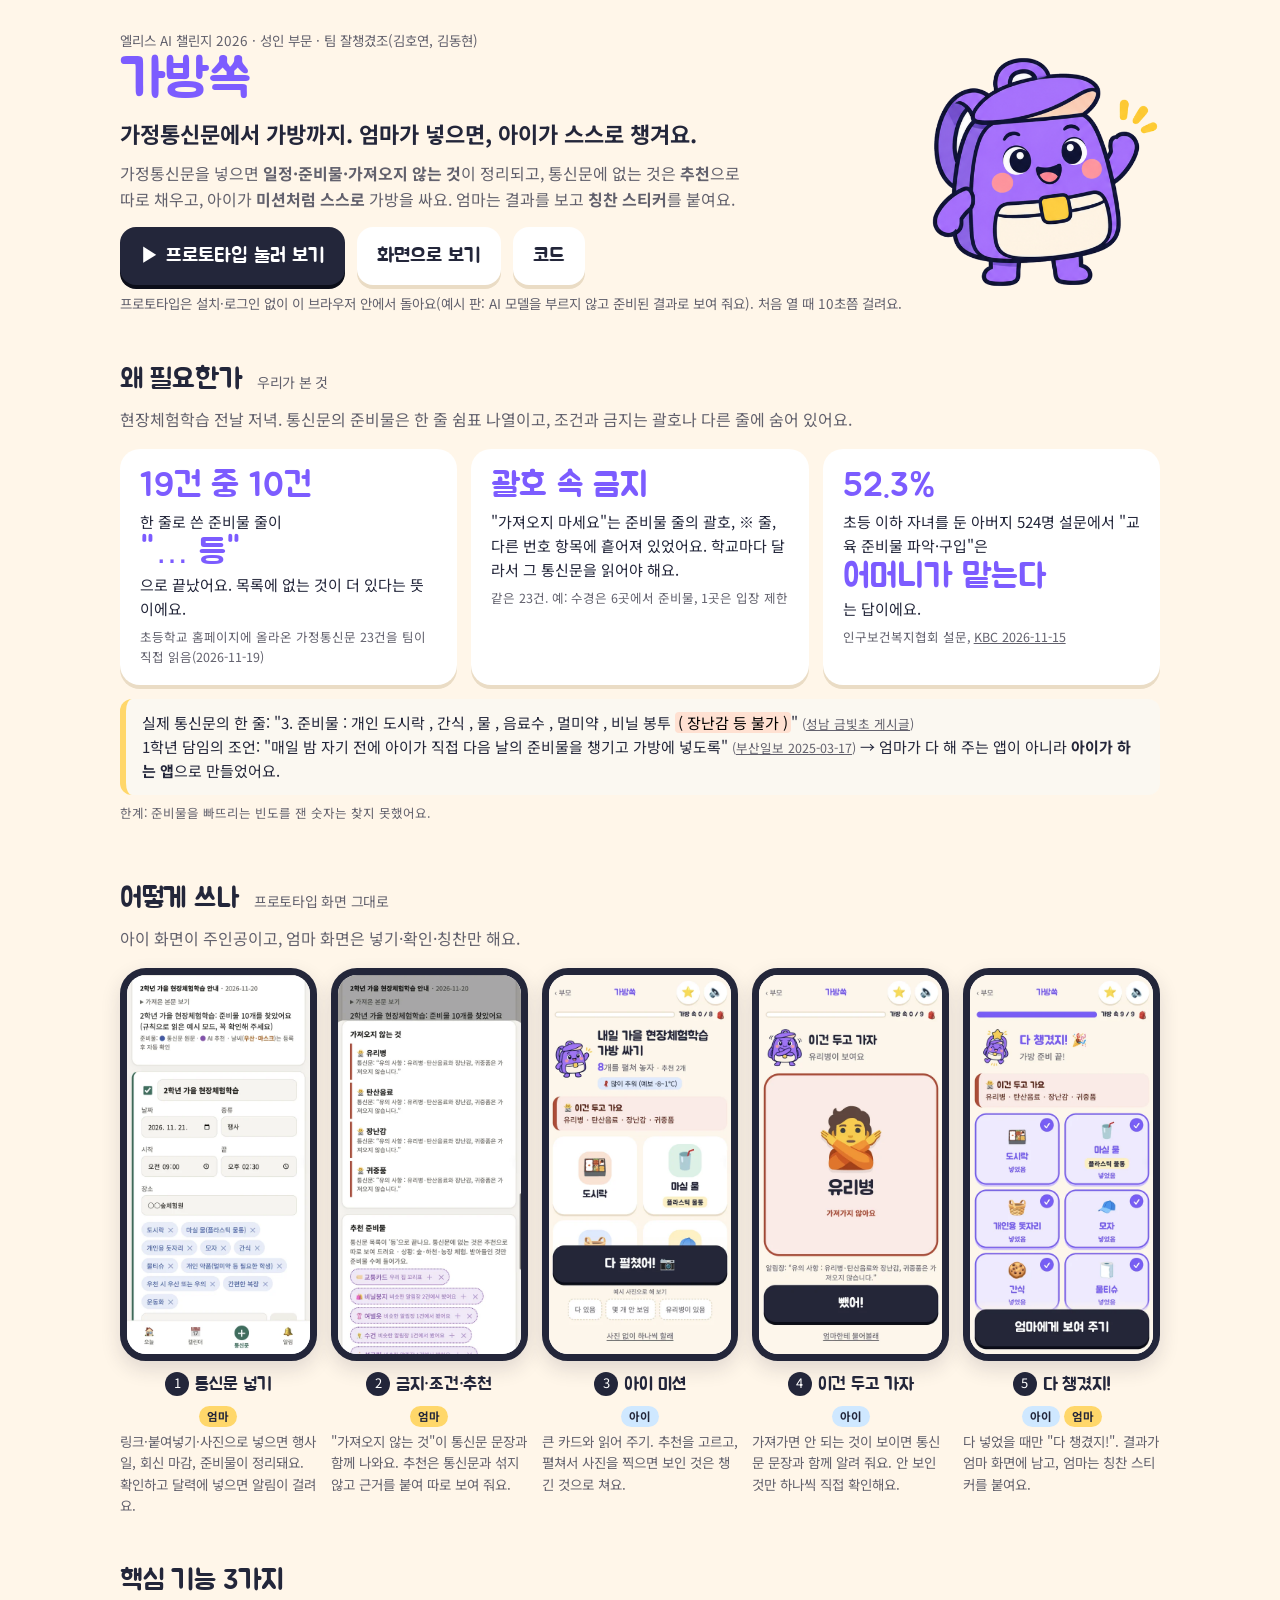
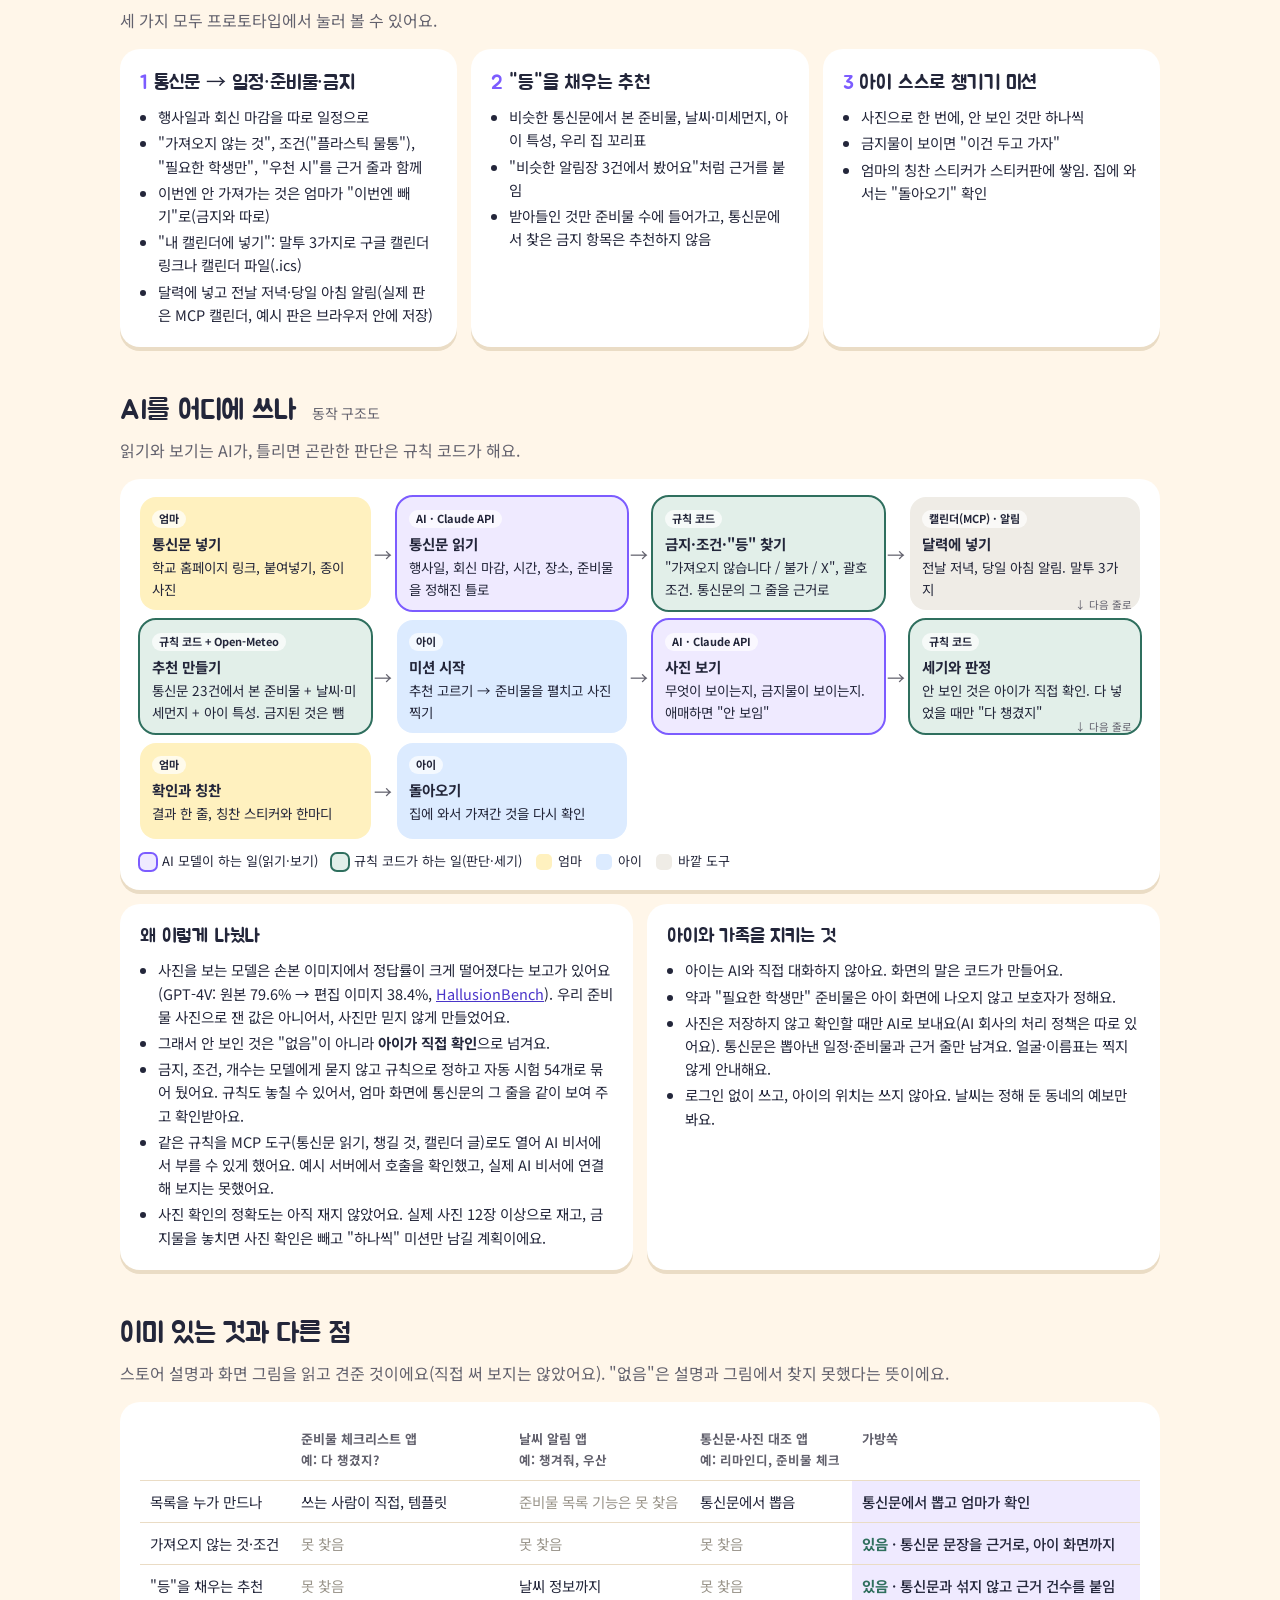
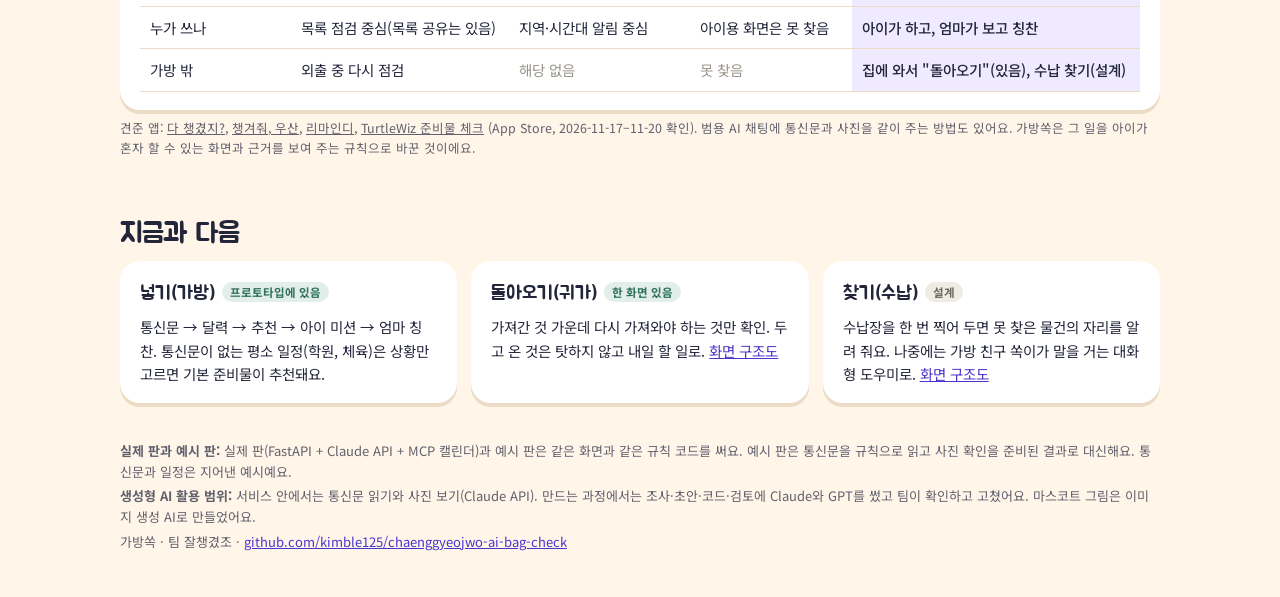
==== commit 6ab89eaf: "[Aside sO44oA34HRXaAfBm] README 를 간명하게 · 가방쏙 MCP 도구 3개 · 내 캘린더에 넣기(구글 링크, .ics) - README: 한 줄 소개, 대상" ====
--- a/docs/index.html
+++ b/docs/index.html
@@ -101,7 +101,7 @@
     <p>가정통신문을 넣으면 <b>일정·준비물·가져오지 않는 것</b>이 정리되고, 통신문에 없는 것은 <b>추천</b>으로 따로 채우고, 아이가 <b>미션처럼 스스로</b> 가방을 싸요. 엄마는 결과를 보고 <b>칭찬 스티커</b>를 붙여요.</p>
     <a class="btn" href="demo/">▶ 프로토타입 눌러 보기</a>
     <a class="btn soft" href="#flow">화면으로 보기</a>
-    <a class="btn soft" href="https://github.com/kimble125/chaenggyeojwo-ai-bag-check" target="_blank" rel="noopener">코드</a>
+    <a class="btn soft" href="https://github.com/kimble125/chaenggyeojwo-ai-bag-check/tree/hoyeon" target="_blank" rel="noopener">코드</a>
     <div class="meta">프로토타입은 설치·로그인 없이 이 브라우저 안에서 돌아요(예시 판: AI 모델을 부르지 않고 준비된 결과로 보여 줘요). 처음 열 때 10초쯤 걸려요.</div>
   </div>
   <img src="demo/app/mascot/ssok_hello.png" alt="가방쏙의 가방 친구 쏙이">
@@ -136,7 +136,7 @@
   <h2>핵심 기능 3가지</h2>
   <p class="lead">세 가지 모두 프로토타입에서 눌러 볼 수 있어요.</p>
   <div class="feats">
-    <div class="card feat"><h3><i>1</i>통신문 → 일정·준비물·금지</h3><ul><li>행사일과 회신 마감을 따로 일정으로</li><li>"가져오지 않는 것", 조건("플라스틱 물통"), "필요한 학생만", "우천 시"를 근거 줄과 함께</li><li>이번엔 안 가져가는 것은 엄마가 "이번엔 빼기"로(금지와 따로)</li><li>달력에 넣고 전날 저녁·당일 아침 알림(실제 판은 MCP 캘린더, 예시 판은 브라우저 안에 저장)</li></ul></div>
+    <div class="card feat"><h3><i>1</i>통신문 → 일정·준비물·금지</h3><ul><li>행사일과 회신 마감을 따로 일정으로</li><li>"가져오지 않는 것", 조건("플라스틱 물통"), "필요한 학생만", "우천 시"를 근거 줄과 함께</li><li>이번엔 안 가져가는 것은 엄마가 "이번엔 빼기"로(금지와 따로)</li><li>"내 캘린더에 넣기": 말투 3가지로 구글 캘린더 링크나 캘린더 파일(.ics)</li><li>달력에 넣고 전날 저녁·당일 아침 알림(실제 판은 MCP 캘린더, 예시 판은 브라우저 안에 저장)</li></ul></div>
     <div class="card feat"><h3><i>2</i>"등"을 채우는 추천</h3><ul><li>비슷한 통신문에서 본 준비물, 날씨·미세먼지, 아이 특성, 우리 집 꼬리표</li><li>"비슷한 알림장 3건에서 봤어요"처럼 근거를 붙임</li><li>받아들인 것만 준비물 수에 들어가고, 통신문에서 찾은 금지 항목은 추천하지 않음</li></ul></div>
     <div class="card feat"><h3><i>3</i>아이 스스로 챙기기 미션</h3><ul><li>사진으로 한 번에, 안 보인 것만 하나씩</li><li>금지물이 보이면 "이건 두고 가자"</li><li>엄마의 칭찬 스티커가 스티커판에 쌓임. 집에 와서는 "돌아오기" 확인</li></ul></div>
   </div>
@@ -168,7 +168,8 @@
     <div class="card"><h3>왜 이렇게 나눴나</h3><ul>
       <li>사진을 보는 모델은 손본 이미지에서 정답률이 크게 떨어졌다는 보고가 있어요(GPT-4V: 원본 79.6% → 편집 이미지 38.4%, <a href="https://arxiv.org/abs/2310.14566" target="_blank" rel="noopener">HallusionBench</a>). 우리 준비물 사진으로 잰 값은 아니어서, 사진만 믿지 않게 만들었어요.</li>
       <li>그래서 안 보인 것은 "없음"이 아니라 <b>아이가 직접 확인</b>으로 넘겨요.</li>
-      <li>금지, 조건, 개수는 모델에게 묻지 않고 규칙으로 정하고 자동 시험 52개로 묶어 뒀어요. 규칙도 놓칠 수 있어서, 엄마 화면에 통신문의 그 줄을 같이 보여 주고 확인받아요.</li>
+      <li>금지, 조건, 개수는 모델에게 묻지 않고 규칙으로 정하고 자동 시험 54개로 묶어 뒀어요. 규칙도 놓칠 수 있어서, 엄마 화면에 통신문의 그 줄을 같이 보여 주고 확인받아요.</li>
+      <li>같은 규칙을 MCP 도구(통신문 읽기, 챙길 것, 캘린더 글)로도 열어 AI 비서에서 부를 수 있게 했어요. 예시 서버에서 호출을 확인했고, 실제 AI 비서에 연결해 보지는 못했어요.</li>
       <li>사진 확인의 정확도는 아직 재지 않았어요. 실제 사진 12장 이상으로 재고, 금지물을 놓치면 사진 확인은 빼고 "하나씩" 미션만 남길 계획이에요.</li></ul></div>
     <div class="card"><h3>아이와 가족을 지키는 것</h3><ul>
       <li>아이는 AI와 직접 대화하지 않아요. 화면의 말은 코드가 만들어요.</li>
@@ -206,7 +207,7 @@
 <footer>
   <p><b>실제 판과 예시 판:</b> 실제 판(FastAPI + Claude API + MCP 캘린더)과 예시 판은 같은 화면과 같은 규칙 코드를 써요. 예시 판은 통신문을 규칙으로 읽고 사진 확인을 준비된 결과로 대신해요. 통신문과 일정은 지어낸 예시예요.</p>
   <p><b>생성형 AI 활용 범위:</b> 서비스 안에서는 통신문 읽기와 사진 보기(Claude API). 만드는 과정에서는 조사·초안·코드·검토에 Claude와 GPT를 썼고 팀이 확인하고 고쳤어요. 마스코트 그림은 이미지 생성 AI로 만들었어요.</p>
-  <p>가방쏙 · 팀 잘챙겼조 · <a href="https://github.com/kimble125/chaenggyeojwo-ai-bag-check" target="_blank" rel="noopener">github.com/kimble125/chaenggyeojwo-ai-bag-check</a></p>
+  <p>가방쏙 · 팀 잘챙겼조 · <a href="https://github.com/kimble125/chaenggyeojwo-ai-bag-check/tree/hoyeon" target="_blank" rel="noopener">github.com/kimble125/chaenggyeojwo-ai-bag-check</a></p>
 </footer>
 
 </div>
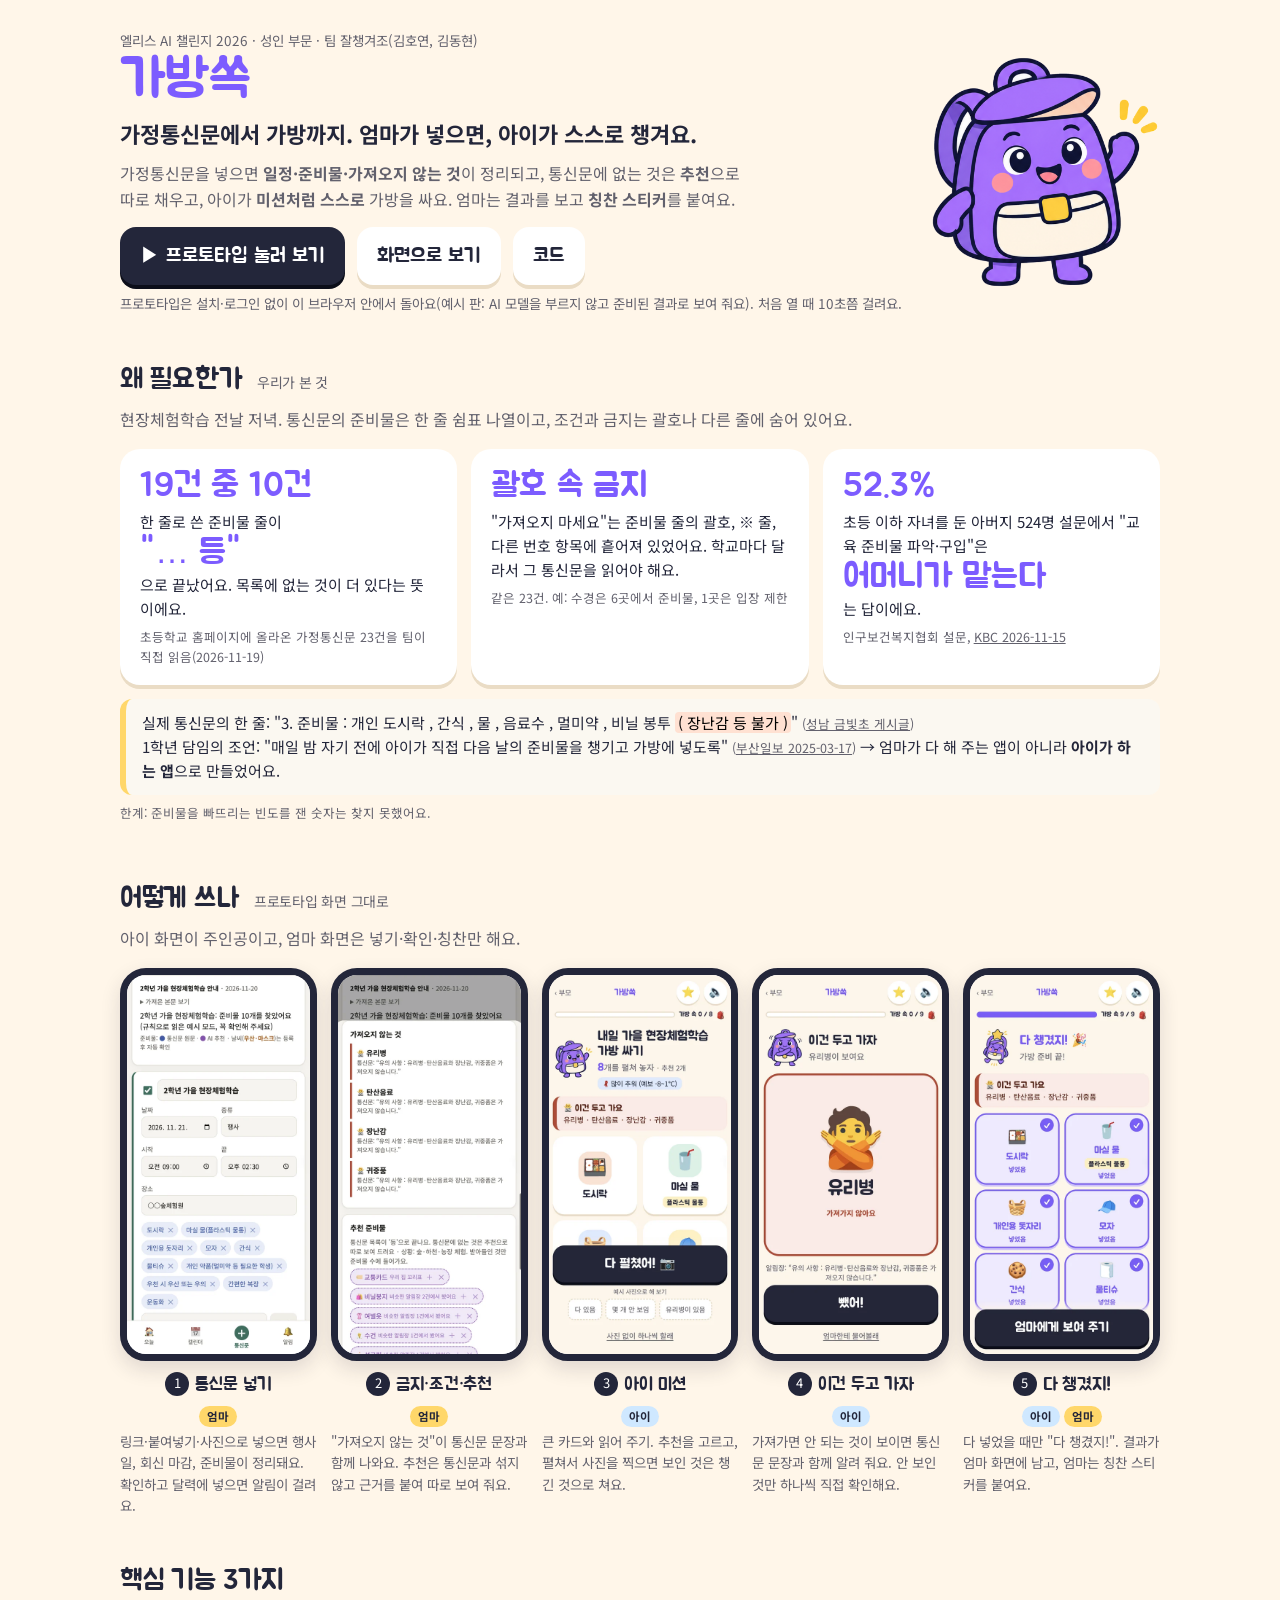
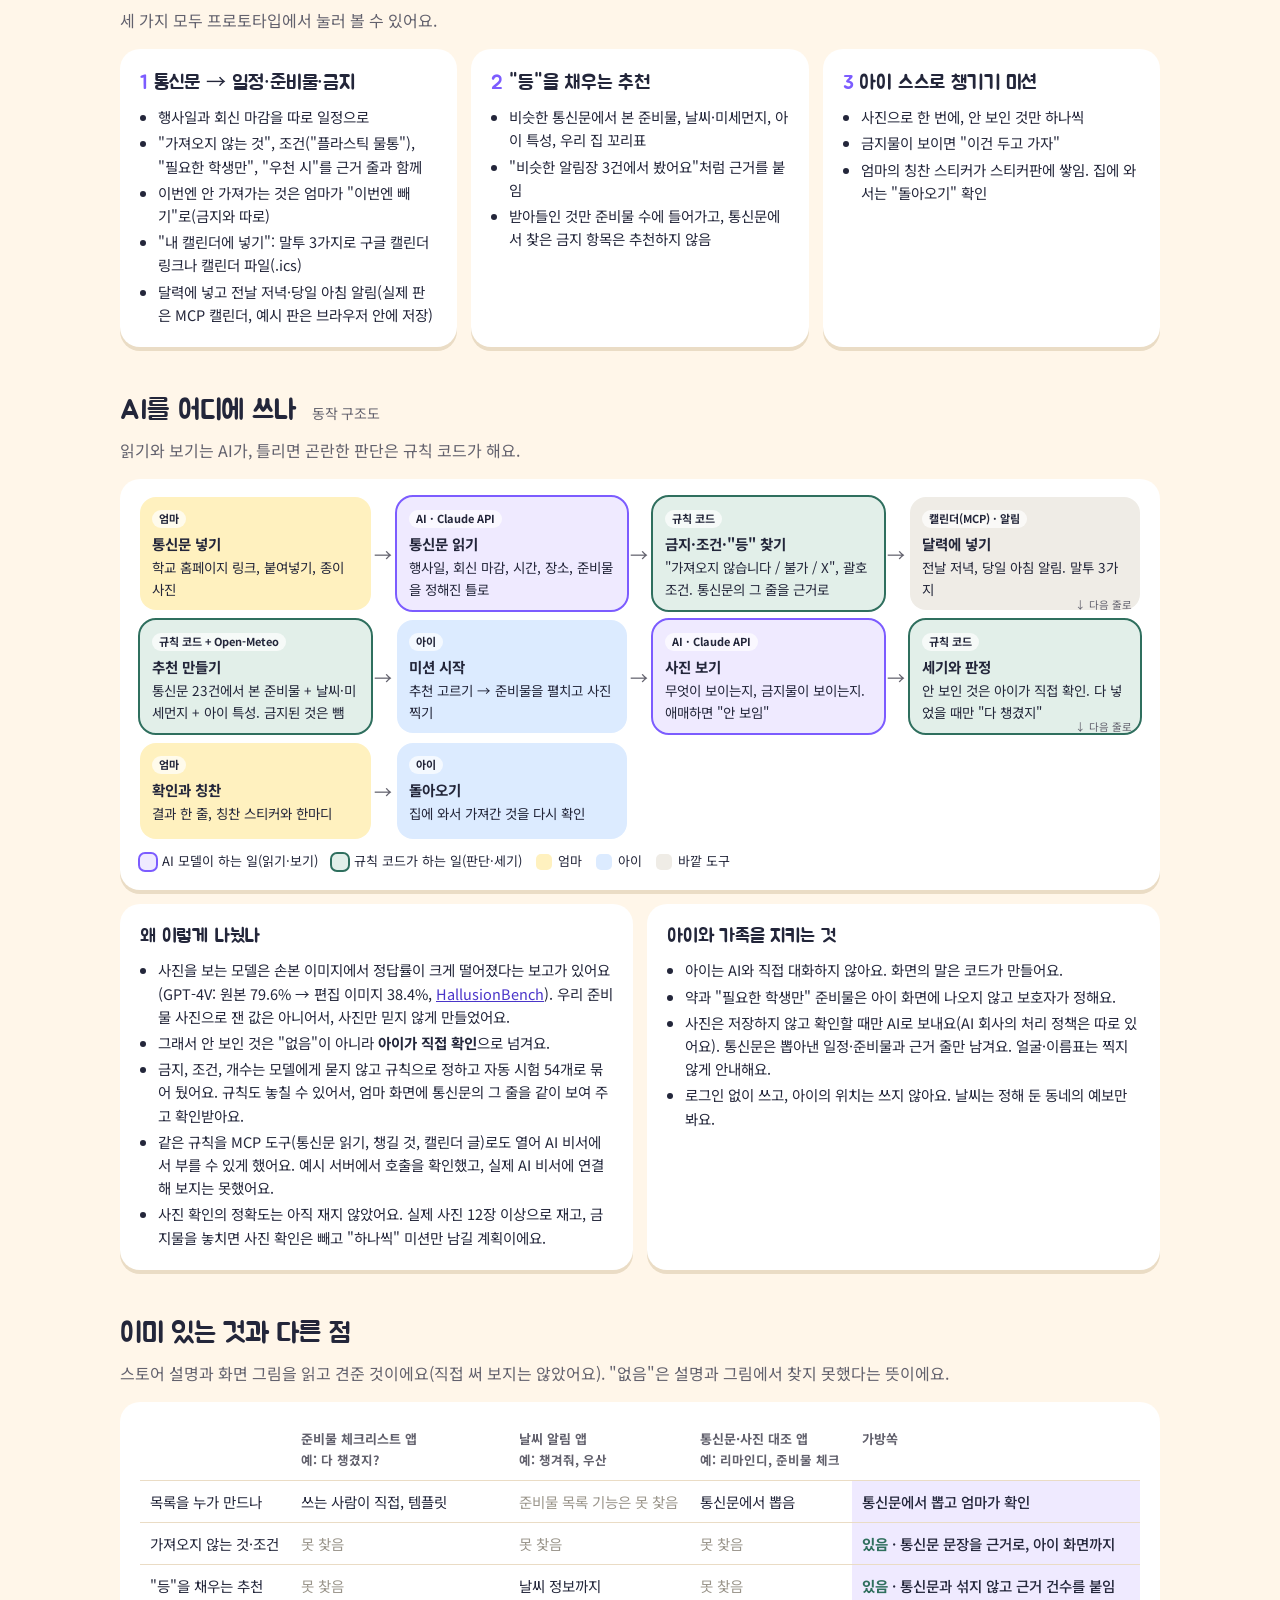
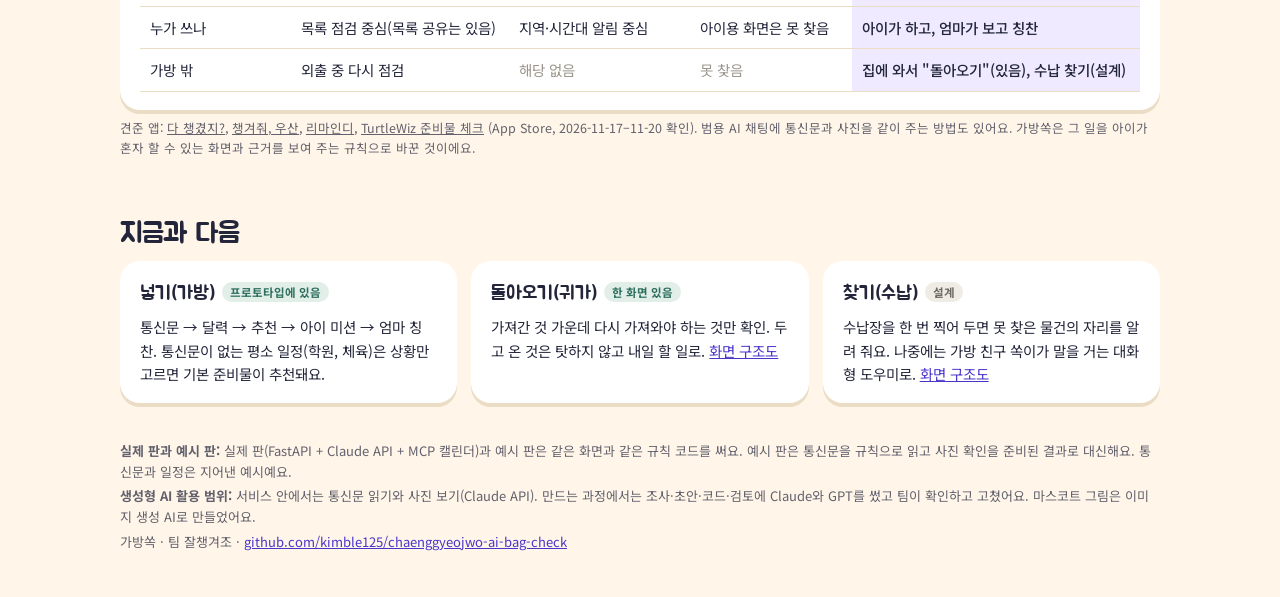
==== commit ccd73408: "[Aside sO44oA34HRXaAfBm] 팀 이름을 '잘챙겨조'로 통일(호연 확인): README, 한눈에 보기, 프로토타입, 기획안(PDF 2쪽 다시 인쇄), 문서" ====
--- a/docs/index.html
+++ b/docs/index.html
@@ -5,7 +5,7 @@
 <meta name="viewport" content="width=device-width, initial-scale=1">
 <meta name="theme-color" content="#fff6e9">
 <title>가방쏙 · 가정통신문에서 가방까지 (한눈에 보기)</title>
-<meta name="description" content="엄마가 가정통신문을 넣으면 일정·준비물·가져오지 않는 것이 정리되고, 아이가 미션처럼 스스로 가방을 싸요. 엘리스 AI 챌린지 2026, 팀 잘챙겼조.">
+<meta name="description" content="엄마가 가정통신문을 넣으면 일정·준비물·가져오지 않는 것이 정리되고, 아이가 미션처럼 스스로 가방을 싸요. 엘리스 AI 챌린지 2026, 팀 잘챙겨조.">
 <link rel="preconnect" href="https://fonts.googleapis.com">
 <link href="https://fonts.googleapis.com/css2?family=Jua&family=Noto+Sans+KR:wght@400;500;700&display=swap" rel="stylesheet">
 <style>
@@ -95,7 +95,7 @@
 
 <header class="hero">
   <div>
-    <div class="meta">엘리스 AI 챌린지 2026 · 성인 부문 · 팀 잘챙겼조(김호연, 김동현)</div>
+    <div class="meta">엘리스 AI 챌린지 2026 · 성인 부문 · 팀 잘챙겨조(김호연, 김동현)</div>
     <h1>가방쏙</h1>
     <div class="tag">가정통신문에서 가방까지. 엄마가 넣으면, 아이가 스스로 챙겨요.</div>
     <p>가정통신문을 넣으면 <b>일정·준비물·가져오지 않는 것</b>이 정리되고, 통신문에 없는 것은 <b>추천</b>으로 따로 채우고, 아이가 <b>미션처럼 스스로</b> 가방을 싸요. 엄마는 결과를 보고 <b>칭찬 스티커</b>를 붙여요.</p>
@@ -207,7 +207,7 @@
 <footer>
   <p><b>실제 판과 예시 판:</b> 실제 판(FastAPI + Claude API + MCP 캘린더)과 예시 판은 같은 화면과 같은 규칙 코드를 써요. 예시 판은 통신문을 규칙으로 읽고 사진 확인을 준비된 결과로 대신해요. 통신문과 일정은 지어낸 예시예요.</p>
   <p><b>생성형 AI 활용 범위:</b> 서비스 안에서는 통신문 읽기와 사진 보기(Claude API). 만드는 과정에서는 조사·초안·코드·검토에 Claude와 GPT를 썼고 팀이 확인하고 고쳤어요. 마스코트 그림은 이미지 생성 AI로 만들었어요.</p>
-  <p>가방쏙 · 팀 잘챙겼조 · <a href="https://github.com/kimble125/chaenggyeojwo-ai-bag-check/tree/hoyeon" target="_blank" rel="noopener">github.com/kimble125/chaenggyeojwo-ai-bag-check</a></p>
+  <p>가방쏙 · 팀 잘챙겨조 · <a href="https://github.com/kimble125/chaenggyeojwo-ai-bag-check/tree/hoyeon" target="_blank" rel="noopener">github.com/kimble125/chaenggyeojwo-ai-bag-check</a></p>
 </footer>
 
 </div>
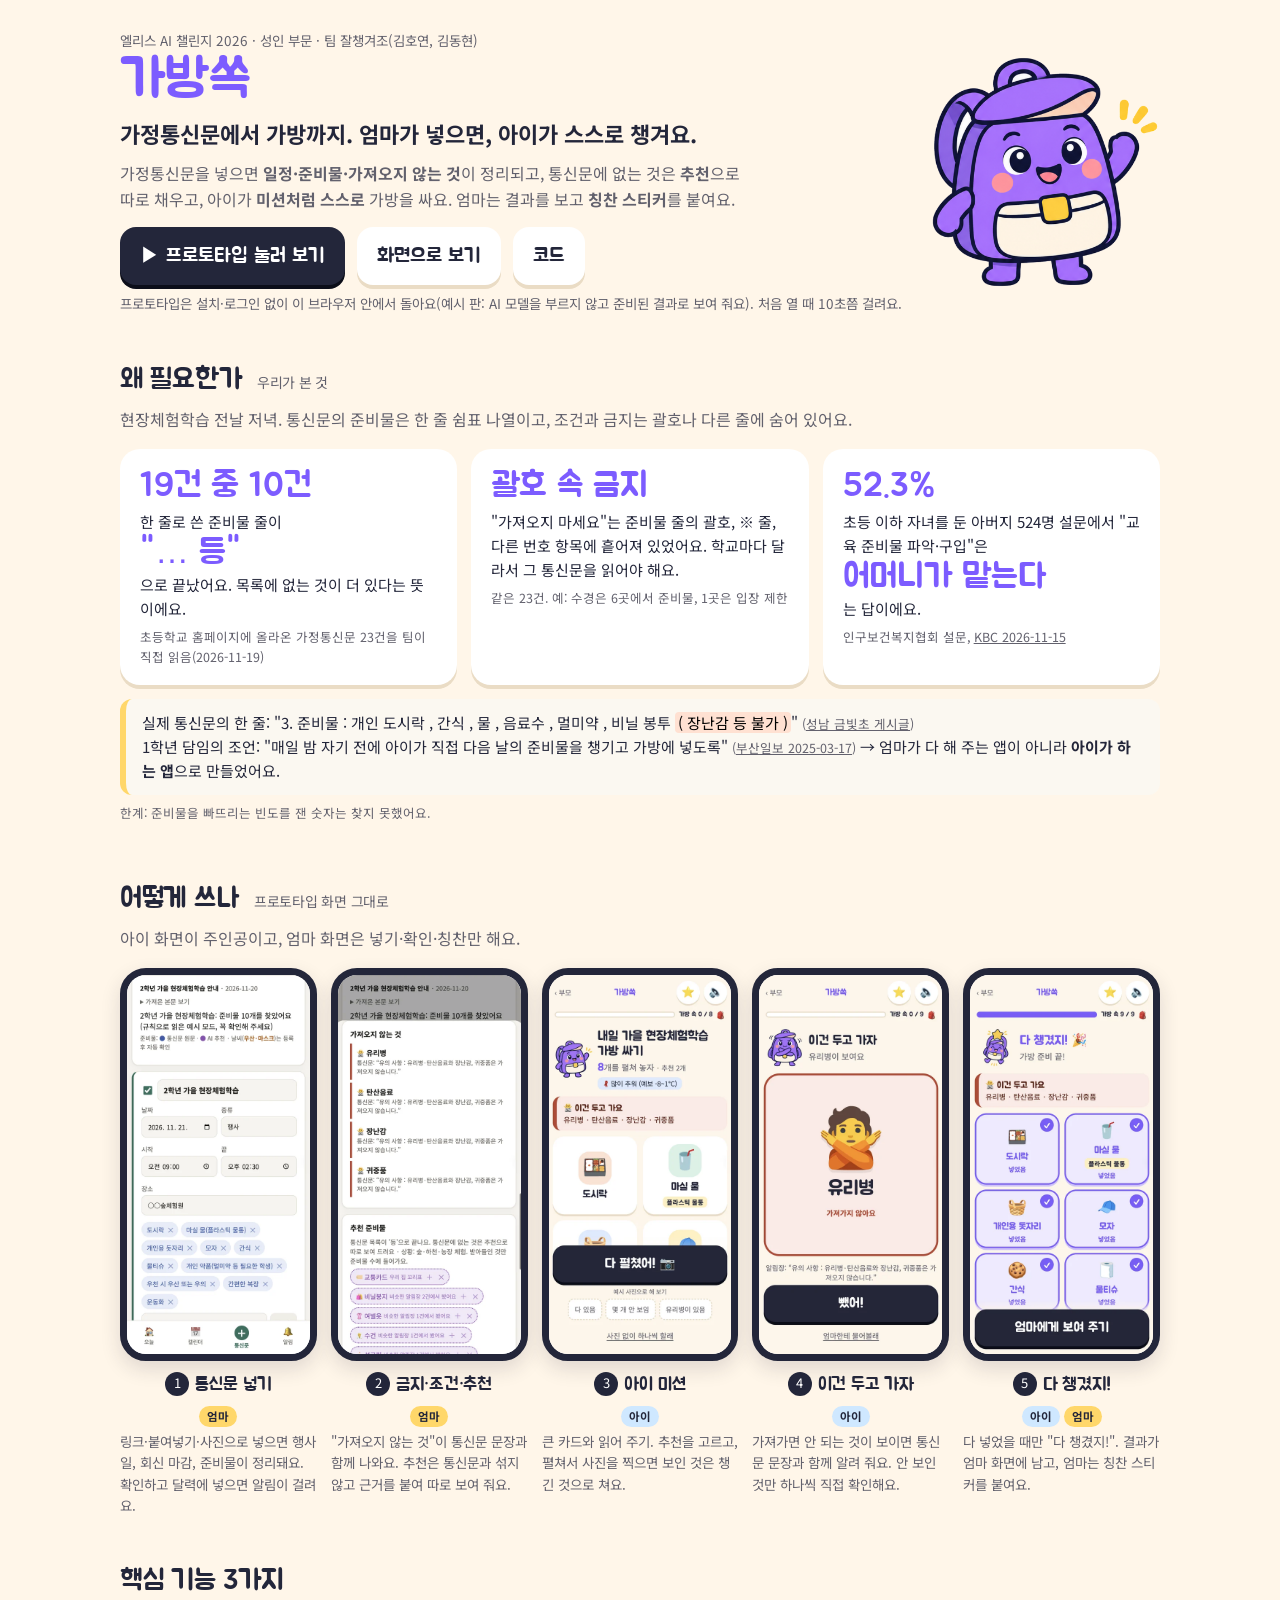
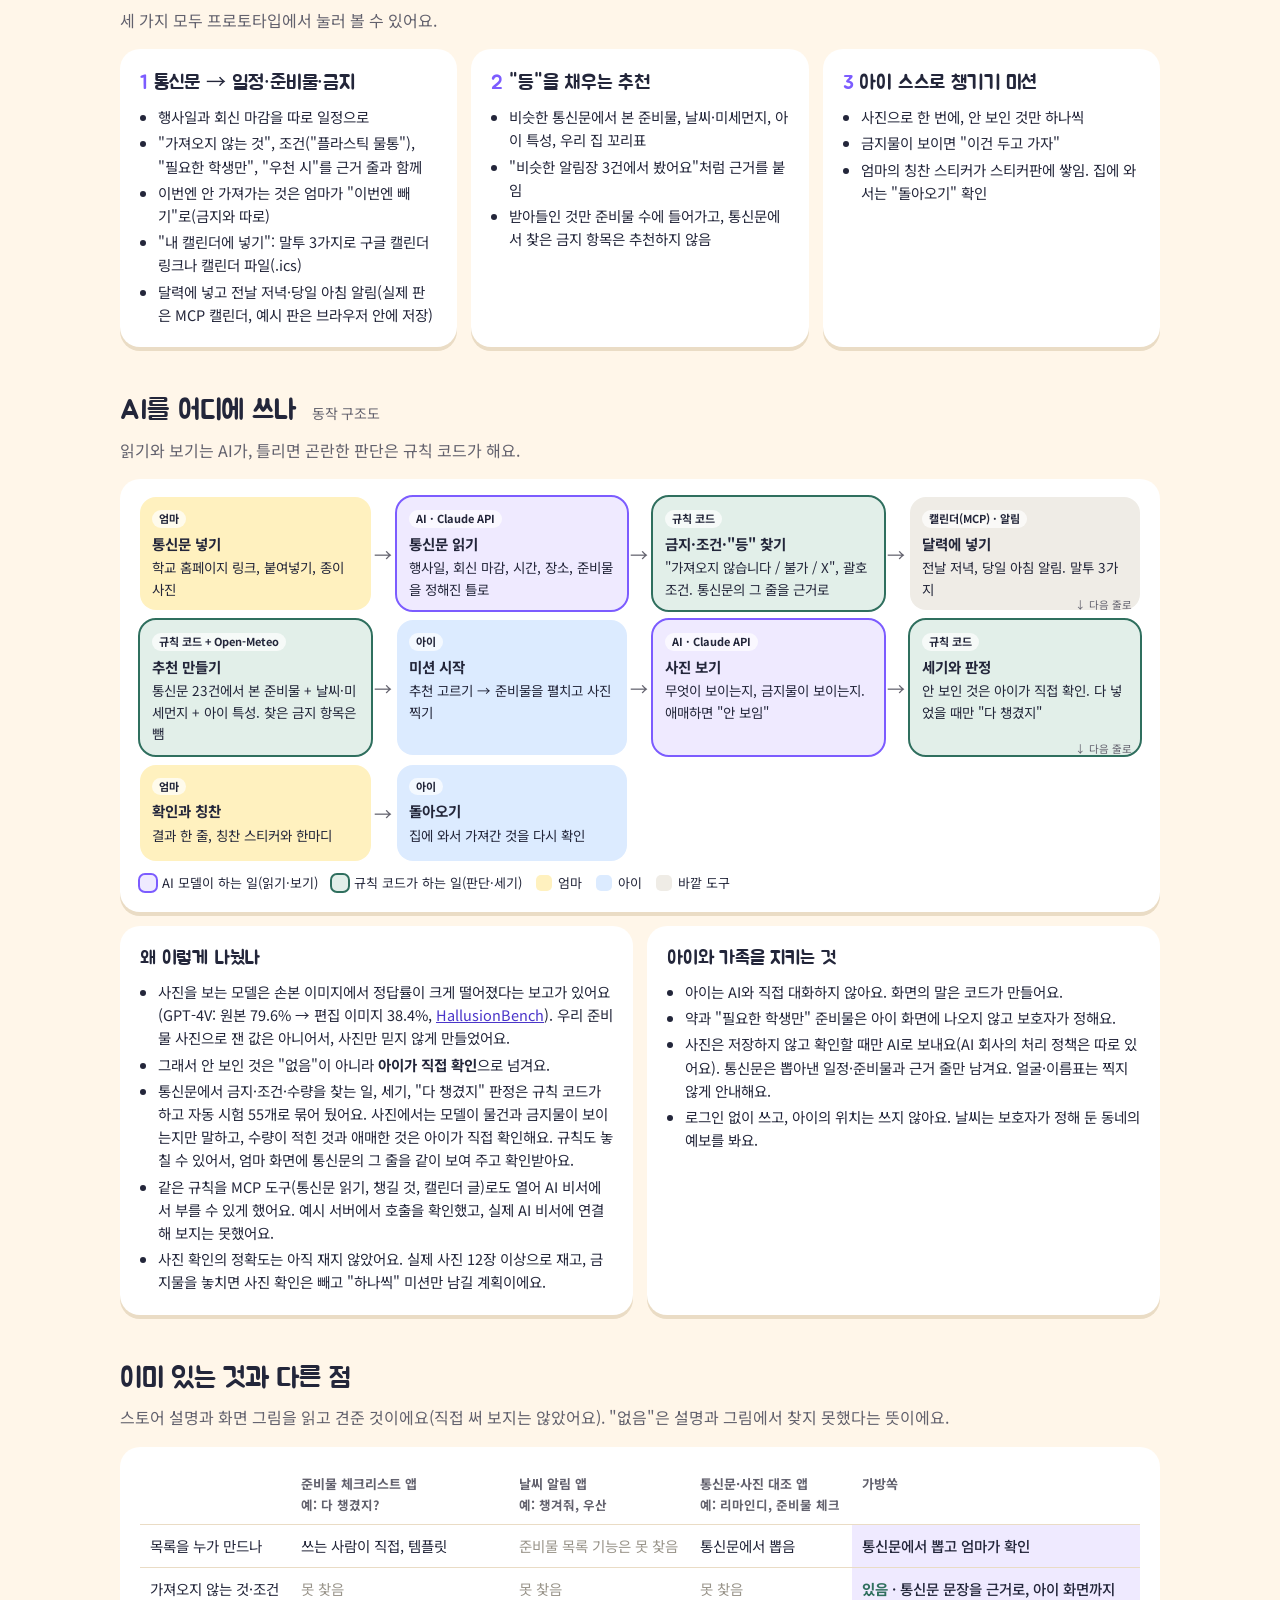
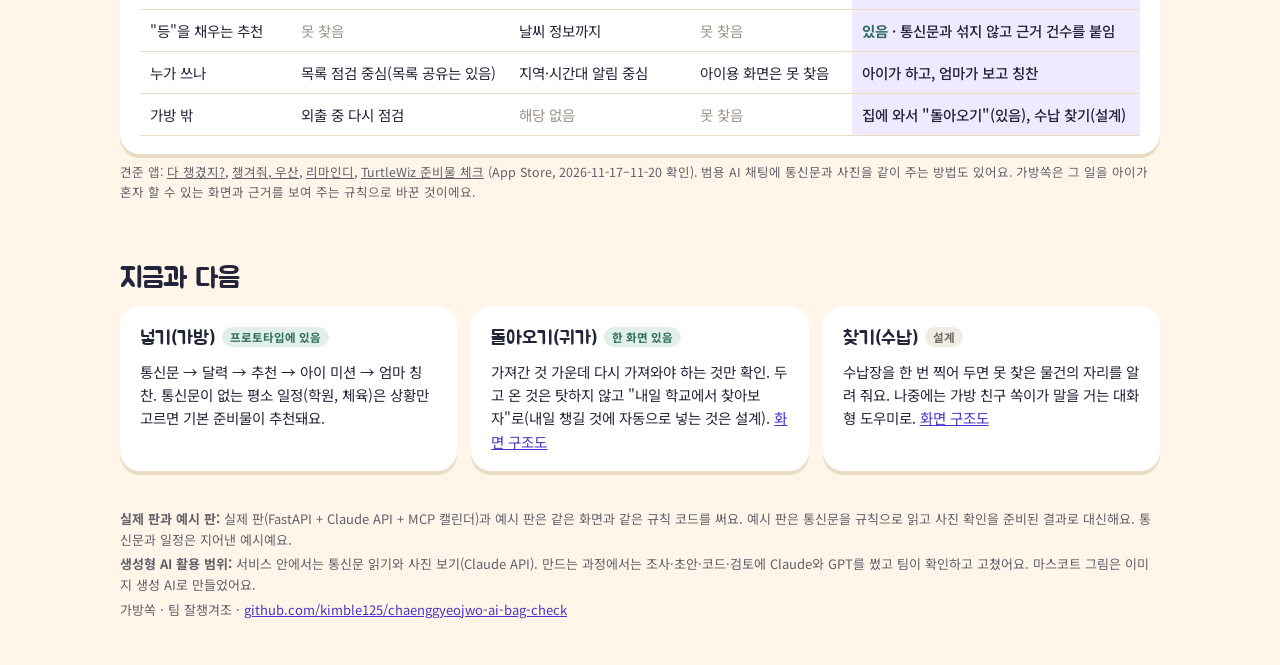
==== commit 9061fa9b: "[Aside sO44oA34HRXaAfBm] Gemini 최종 검토 반영(필수 8건 가운데 남은 6건, 선택 일부) - 필수 2: kid.css·style.css 에 [hidden" ====
--- a/docs/index.html
+++ b/docs/index.html
@@ -151,7 +151,7 @@
       <div class="node ai"><span class="k">AI · Claude API</span><b>통신문 읽기</b>행사일, 회신 마감, 시간, 장소, 준비물을 정해진 틀로</div>
       <div class="node rule"><span class="k">규칙 코드</span><b>금지·조건·"등" 찾기</b>"가져오지 않습니다 / 불가 / X", 괄호 조건. 통신문의 그 줄을 근거로</div>
       <div class="node ext"><span class="k">캘린더(MCP) · 알림</span><b>달력에 넣기</b>전날 저녁, 당일 아침 알림. 말투 3가지</div>
-      <div class="node rule"><span class="k">규칙 코드 + Open-Meteo</span><b>추천 만들기</b>통신문 23건에서 본 준비물 + 날씨·미세먼지 + 아이 특성. 금지된 것은 뺌</div>
+      <div class="node rule"><span class="k">규칙 코드 + Open-Meteo</span><b>추천 만들기</b>통신문 23건에서 본 준비물 + 날씨·미세먼지 + 아이 특성. 찾은 금지 항목은 뺌</div>
       <div class="node kidn"><span class="k">아이</span><b>미션 시작</b>추천 고르기 → 준비물을 펼치고 사진 찍기</div>
       <div class="node ai"><span class="k">AI · Claude API</span><b>사진 보기</b>무엇이 보이는지, 금지물이 보이는지. 애매하면 "안 보임"</div>
       <div class="node rule"><span class="k">규칙 코드</span><b>세기와 판정</b>안 보인 것은 아이가 직접 확인. 다 넣었을 때만 "다 챙겼지"</div>
@@ -168,14 +168,14 @@
     <div class="card"><h3>왜 이렇게 나눴나</h3><ul>
       <li>사진을 보는 모델은 손본 이미지에서 정답률이 크게 떨어졌다는 보고가 있어요(GPT-4V: 원본 79.6% → 편집 이미지 38.4%, <a href="https://arxiv.org/abs/2310.14566" target="_blank" rel="noopener">HallusionBench</a>). 우리 준비물 사진으로 잰 값은 아니어서, 사진만 믿지 않게 만들었어요.</li>
       <li>그래서 안 보인 것은 "없음"이 아니라 <b>아이가 직접 확인</b>으로 넘겨요.</li>
-      <li>금지, 조건, 개수는 모델에게 묻지 않고 규칙으로 정하고 자동 시험 54개로 묶어 뒀어요. 규칙도 놓칠 수 있어서, 엄마 화면에 통신문의 그 줄을 같이 보여 주고 확인받아요.</li>
+      <li>통신문에서 금지·조건·수량을 찾는 일, 세기, "다 챙겼지" 판정은 규칙 코드가 하고 자동 시험 55개로 묶어 뒀어요. 사진에서는 모델이 물건과 금지물이 보이는지만 말하고, 수량이 적힌 것과 애매한 것은 아이가 직접 확인해요. 규칙도 놓칠 수 있어서, 엄마 화면에 통신문의 그 줄을 같이 보여 주고 확인받아요.</li>
       <li>같은 규칙을 MCP 도구(통신문 읽기, 챙길 것, 캘린더 글)로도 열어 AI 비서에서 부를 수 있게 했어요. 예시 서버에서 호출을 확인했고, 실제 AI 비서에 연결해 보지는 못했어요.</li>
       <li>사진 확인의 정확도는 아직 재지 않았어요. 실제 사진 12장 이상으로 재고, 금지물을 놓치면 사진 확인은 빼고 "하나씩" 미션만 남길 계획이에요.</li></ul></div>
     <div class="card"><h3>아이와 가족을 지키는 것</h3><ul>
       <li>아이는 AI와 직접 대화하지 않아요. 화면의 말은 코드가 만들어요.</li>
       <li>약과 "필요한 학생만" 준비물은 아이 화면에 나오지 않고 보호자가 정해요.</li>
       <li>사진은 저장하지 않고 확인할 때만 AI로 보내요(AI 회사의 처리 정책은 따로 있어요). 통신문은 뽑아낸 일정·준비물과 근거 줄만 남겨요. 얼굴·이름표는 찍지 않게 안내해요.</li>
-      <li>로그인 없이 쓰고, 아이의 위치는 쓰지 않아요. 날씨는 정해 둔 동네의 예보만 봐요.</li></ul></div>
+      <li>로그인 없이 쓰고, 아이의 위치는 쓰지 않아요. 날씨는 보호자가 정해 둔 동네의 예보를 봐요.</li></ul></div>
   </div>
 </section>
 
@@ -199,7 +199,7 @@
   <h2>지금과 다음</h2>
   <div class="road">
     <div class="card"><b>넣기(가방)</b><span class="pill">프로토타입에 있음</span><p style="margin:6px 0 0;font-size:14.5px">통신문 → 달력 → 추천 → 아이 미션 → 엄마 칭찬. 통신문이 없는 평소 일정(학원, 체육)은 상황만 고르면 기본 준비물이 추천돼요.</p></div>
-    <div class="card"><b>돌아오기(귀가)</b><span class="pill">한 화면 있음</span><p style="margin:6px 0 0;font-size:14.5px">가져간 것 가운데 다시 가져와야 하는 것만 확인. 두고 온 것은 탓하지 않고 내일 할 일로. <a href="demo/app/design/uiux.html">화면 구조도</a></p></div>
+    <div class="card"><b>돌아오기(귀가)</b><span class="pill">한 화면 있음</span><p style="margin:6px 0 0;font-size:14.5px">가져간 것 가운데 다시 가져와야 하는 것만 확인. 두고 온 것은 탓하지 않고 "내일 학교에서 찾아보자"로(내일 챙길 것에 자동으로 넣는 것은 설계). <a href="demo/app/design/uiux.html">화면 구조도</a></p></div>
     <div class="card"><b>찾기(수납)</b><span class="pill plan">설계</span><p style="margin:6px 0 0;font-size:14.5px">수납장을 한 번 찍어 두면 못 찾은 물건의 자리를 알려 줘요. 나중에는 가방 친구 쏙이가 말을 거는 대화형 도우미로. <a href="demo/app/design/uiux.html">화면 구조도</a></p></div>
   </div>
 </section>
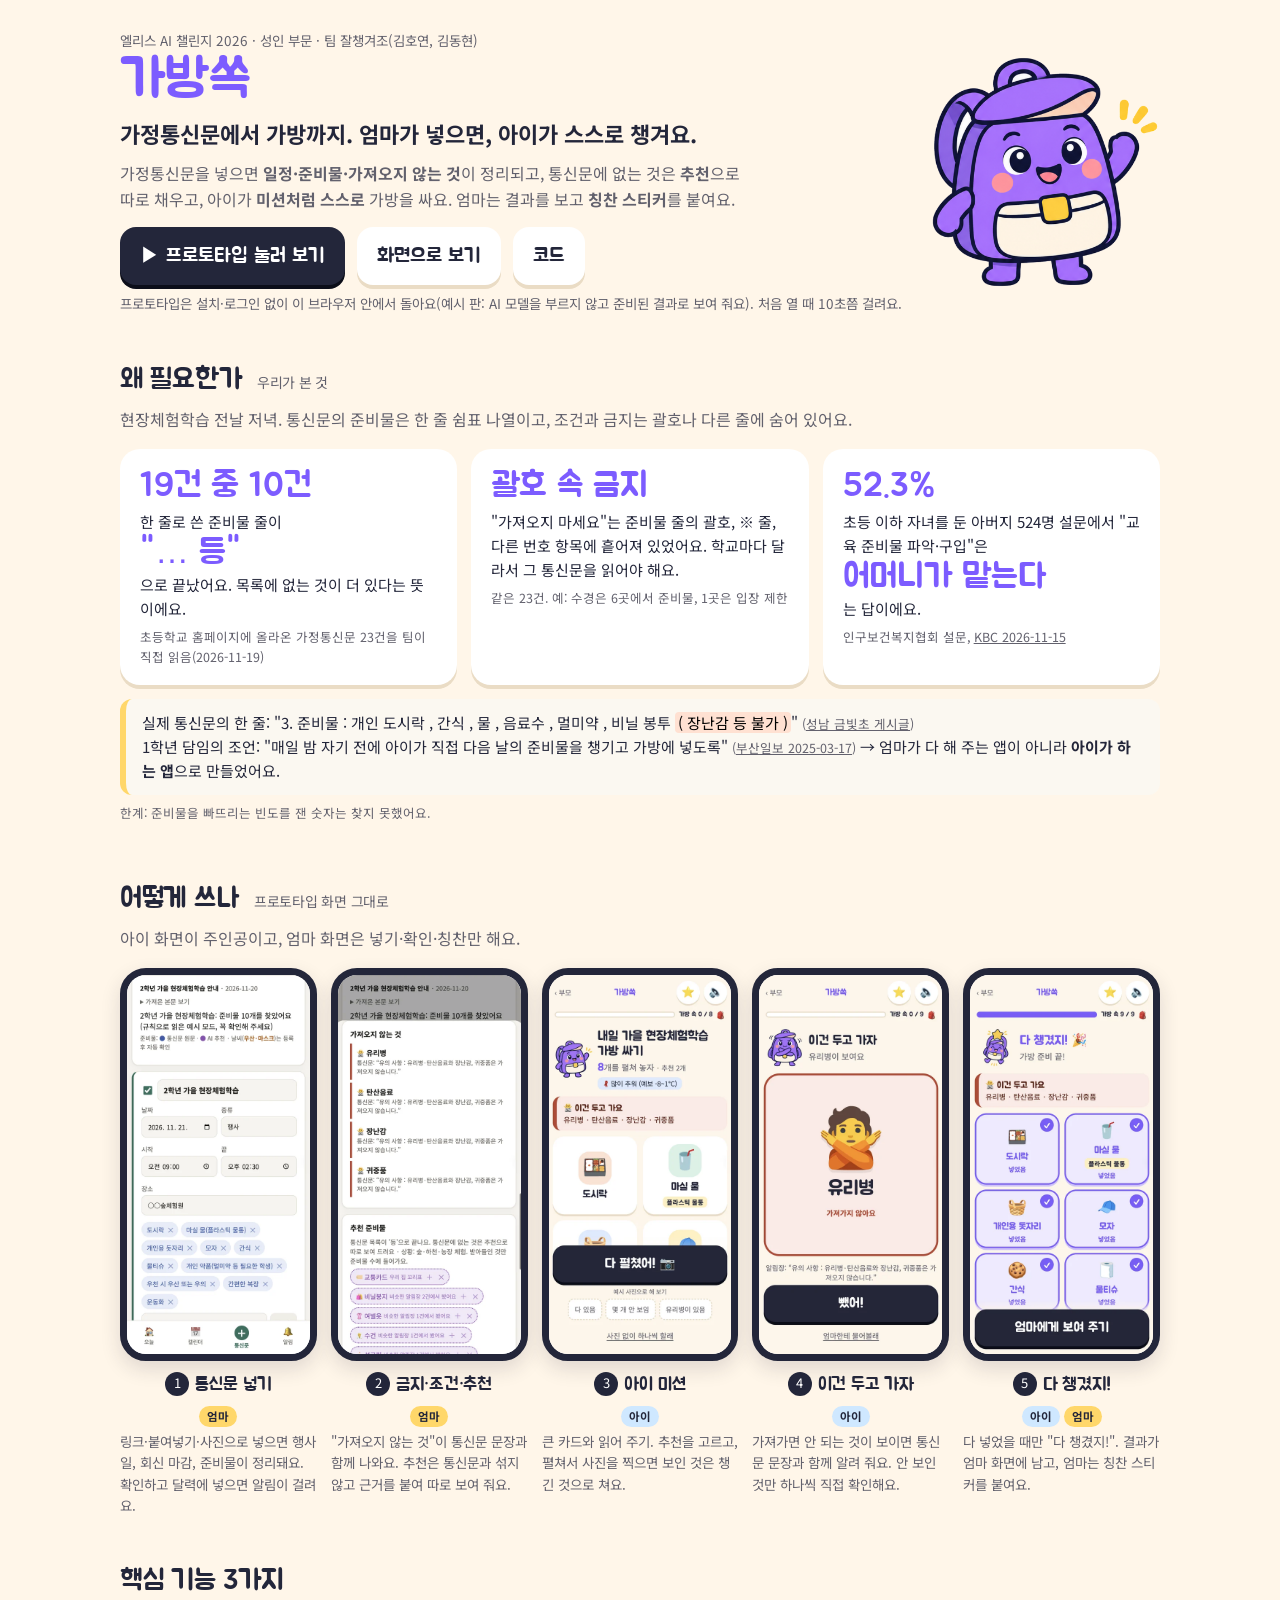
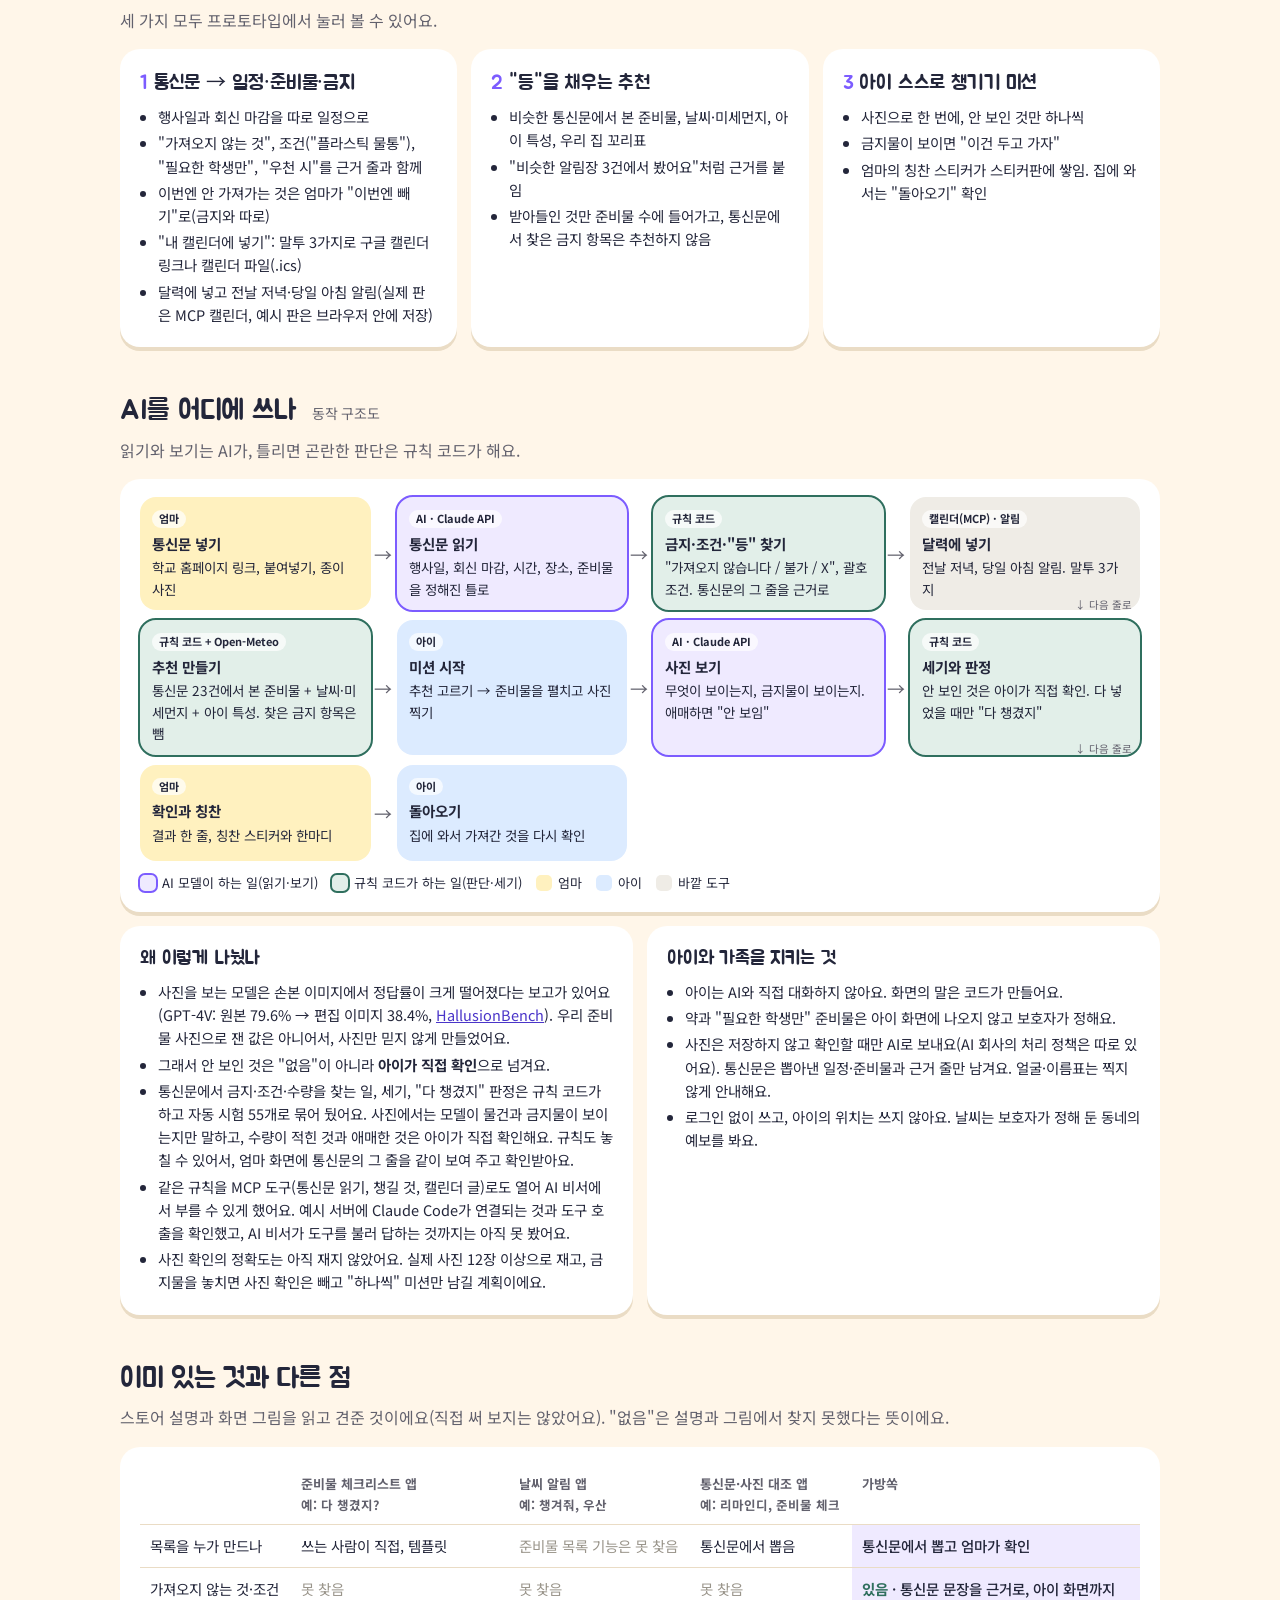
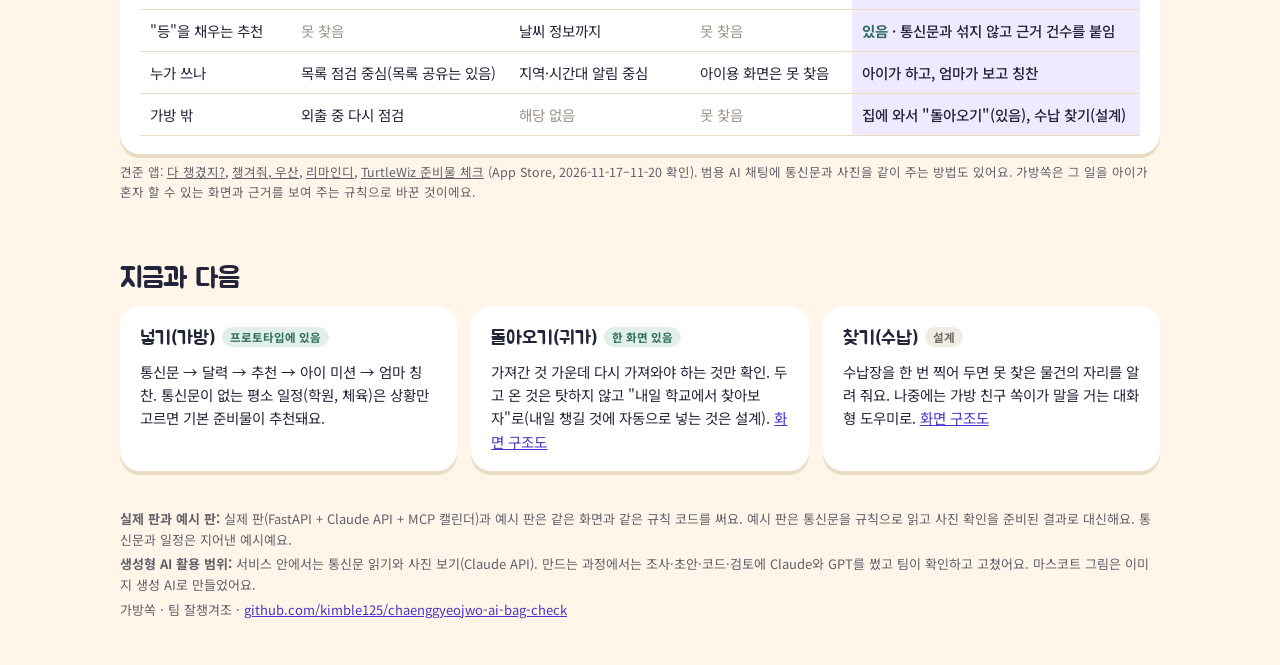
==== commit 1b140373: "[Aside sO44oA34HRXaAfBm] MCP 확인 범위를 사실대로: 예시 서버에 Claude Code 2.1.329 연결 확인(✔ Connected), 모델이 도구를 불러 " ====
--- a/docs/index.html
+++ b/docs/index.html
@@ -169,7 +169,7 @@
       <li>사진을 보는 모델은 손본 이미지에서 정답률이 크게 떨어졌다는 보고가 있어요(GPT-4V: 원본 79.6% → 편집 이미지 38.4%, <a href="https://arxiv.org/abs/2310.14566" target="_blank" rel="noopener">HallusionBench</a>). 우리 준비물 사진으로 잰 값은 아니어서, 사진만 믿지 않게 만들었어요.</li>
       <li>그래서 안 보인 것은 "없음"이 아니라 <b>아이가 직접 확인</b>으로 넘겨요.</li>
       <li>통신문에서 금지·조건·수량을 찾는 일, 세기, "다 챙겼지" 판정은 규칙 코드가 하고 자동 시험 55개로 묶어 뒀어요. 사진에서는 모델이 물건과 금지물이 보이는지만 말하고, 수량이 적힌 것과 애매한 것은 아이가 직접 확인해요. 규칙도 놓칠 수 있어서, 엄마 화면에 통신문의 그 줄을 같이 보여 주고 확인받아요.</li>
-      <li>같은 규칙을 MCP 도구(통신문 읽기, 챙길 것, 캘린더 글)로도 열어 AI 비서에서 부를 수 있게 했어요. 예시 서버에서 호출을 확인했고, 실제 AI 비서에 연결해 보지는 못했어요.</li>
+      <li>같은 규칙을 MCP 도구(통신문 읽기, 챙길 것, 캘린더 글)로도 열어 AI 비서에서 부를 수 있게 했어요. 예시 서버에 Claude Code가 연결되는 것과 도구 호출을 확인했고, AI 비서가 도구를 불러 답하는 것까지는 아직 못 봤어요.</li>
       <li>사진 확인의 정확도는 아직 재지 않았어요. 실제 사진 12장 이상으로 재고, 금지물을 놓치면 사진 확인은 빼고 "하나씩" 미션만 남길 계획이에요.</li></ul></div>
     <div class="card"><h3>아이와 가족을 지키는 것</h3><ul>
       <li>아이는 AI와 직접 대화하지 않아요. 화면의 말은 코드가 만들어요.</li>
